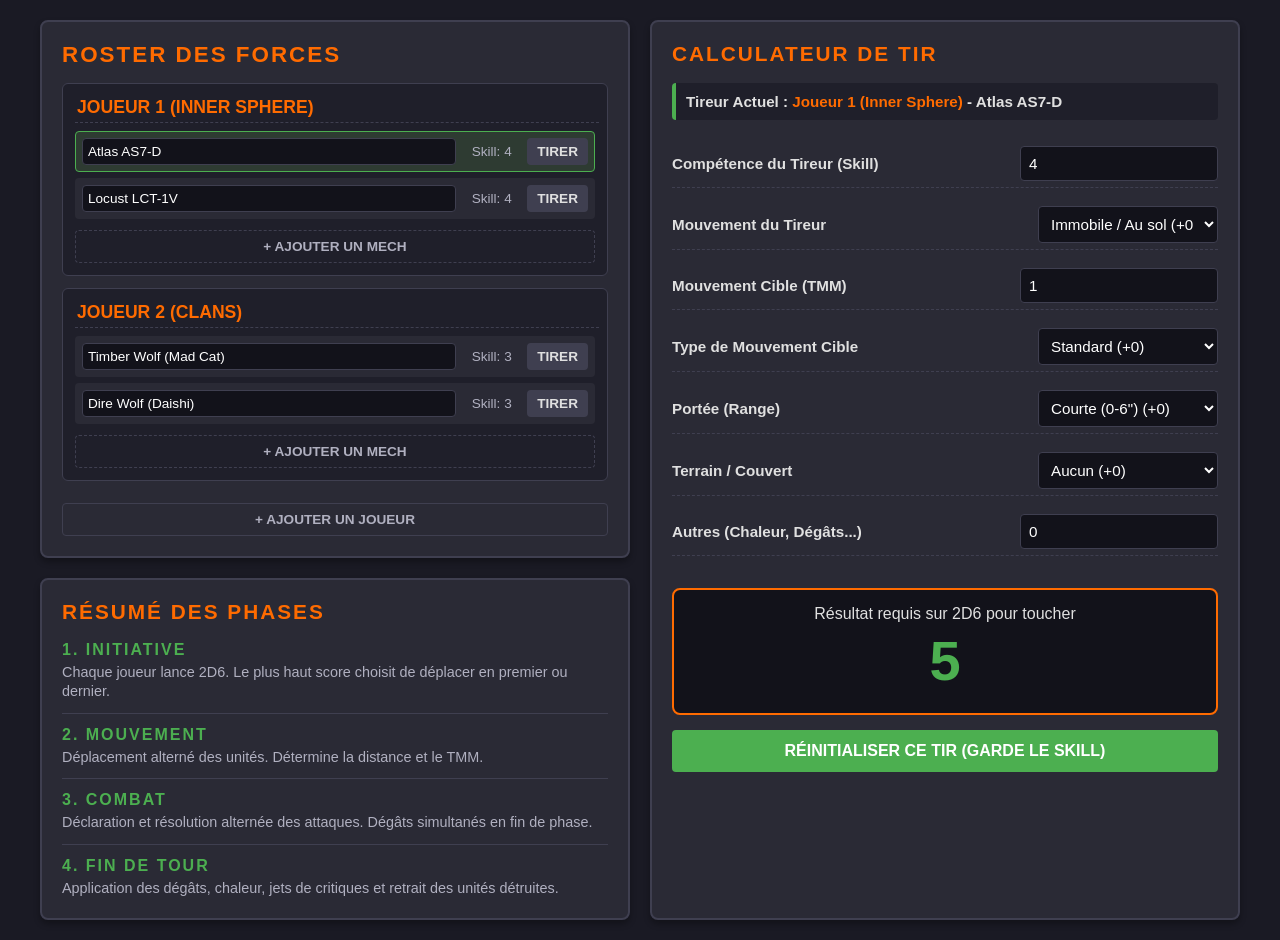
==== index.html @ 36b5d251 "Update index.html Modif de mise ne page, split des parties" ====
<!DOCTYPE html>
<html lang="fr">
<head>
    <meta charset="UTF-8">
    <meta name="viewport" content="width=device-width, initial-scale=1.0">
    <title>Alpha Strike - Assistant de Partie</title>
    <style>
        :root {
            --bg-color: #1a1a24;
            --panel-bg: #2a2a35;
            --accent-orange: #ff6b00;
            --accent-green: #4caf50;
            --text-main: #e0e0e0;
            --border-color: #3f3f50;
        }

        body {
            font-family: 'Segoe UI', Tahoma, Geneva, Verdana, sans-serif;
            background-color: var(--bg-color);
            color: var(--text-main);
            margin: 0;
            padding: 20px;
            display: flex;
            justify-content: center;
        }

        h1, h2, h3 {
            text-transform: uppercase;
            letter-spacing: 2px;
            margin-top: 0;
        }

        h1 { color: var(--accent-orange); font-size: 1.4em; }
        h2 { color: var(--accent-orange); font-size: 1.3em; }

        /* Structure globale en 2 colonnes */
        .main-layout {
            display: flex;
            gap: 20px;
            width: 100%;
            max-width: 1200px;
        }

        .column-left {
            flex: 1;
            display: flex;
            flex-direction: column;
            gap: 20px;
        }

        .column-right {
            flex: 1;
            display: flex;
            flex-direction: column;
        }

        .panel {
            background-color: var(--panel-bg);
            border: 2px solid var(--border-color);
            border-radius: 8px;
            padding: 20px;
            box-shadow: 0 4px 6px rgba(0,0,0,0.3);
        }

        /* --- Gestion des Joueurs --- */
        .player-card {
            background-color: #1f1f2a;
            border: 1px solid var(--border-color);
            border-radius: 6px;
            padding: 12px;
            margin-bottom: 12px;
        }

        .player-name-input {
            background: transparent;
            border: none;
            color: var(--accent-orange);
            font-size: 1.1em;
            font-weight: bold;
            text-transform: uppercase;
            margin-bottom: 8px;
            width: 100%;
            border-bottom: 1px dashed var(--border-color);
            padding-bottom: 4px;
        }
        
        .player-name-input:focus {
            outline: none;
            border-bottom-color: var(--accent-orange);
        }

        .mech-row {
            display: flex;
            align-items: center;
            gap: 8px;
            margin-bottom: 6px;
            padding: 6px;
            background-color: #2a2a35;
            border-radius: 4px;
            border: 1px solid transparent;
            transition: all 0.2s;
        }

        .mech-row.active-mech {
            border-color: var(--accent-green);
            background-color: #2e3b32;
        }

        .mech-name-input {
            background-color: #12121a;
            color: white;
            border: 1px solid var(--border-color);
            padding: 5px;
            border-radius: 4px;
            flex-grow: 1;
            font-size: 0.85em;
        }

        .mech-skill-display {
            font-size: 0.85em;
            color: #b0b0c0;
            width: 55px;
            text-align: center;
        }

        /* --- Boutons --- */
        button {
            background-color: var(--border-color);
            color: var(--text-main);
            border: none;
            padding: 6px 10px;
            font-size: 0.85em;
            border-radius: 4px;
            cursor: pointer;
            transition: background-color 0.2s;
            text-transform: uppercase;
            font-weight: bold;
        }

        button:hover { background-color: #4f4f60; }
        
        button.btn-select { background-color: #3f3f50; }
        button.btn-select:hover { background-color: var(--accent-green); color: white;}

        button.primary {
            background-color: var(--accent-green);
            color: white;
            width: 100%;
            margin-top: 15px;
            padding: 12px;
            font-size: 1em;
        }
        button.primary:hover { background-color: #45a049; }

        button.add-btn {
            background-color: transparent;
            border: 1px dashed var(--border-color);
            color: #b0b0c0;
            width: 100%;
            margin-top: 5px;
            padding: 8px;
        }
        button.add-btn:hover {
            border-color: var(--accent-orange);
            color: var(--accent-orange);
            background-color: rgba(255, 107, 0, 0.1);
        }

        /* --- Calculateur --- */
        .shooter-header {
            background-color: #1f1f2a;
            padding: 10px;
            border-radius: 4px;
            border-left: 4px solid var(--accent-green);
            margin-bottom: 20px;
            font-weight: bold;
            font-size: 0.95em;
        }

        .form-group {
            display: flex;
            justify-content: space-between;
            align-items: center;
            margin-bottom: 12px;
            padding: 6px 0;
            border-bottom: 1px dashed #3f3f50;
        }

        label { font-weight: bold; flex-grow: 1; font-size: 0.95em; }

        select, input[type="number"] {
            background-color: #12121a;
            color: white;
            border: 1px solid var(--border-color);
            padding: 8px;
            border-radius: 4px;
            width: 180px;
            font-size: 0.95em;
        }

        .result-box {
            background-color: #12121a;
            border: 2px solid var(--accent-orange);
            border-radius: 8px;
            padding: 15px;
            text-align: center;
            margin-top: 20px;
        }

        .result-number {
            font-size: 3.5em;
            font-weight: bold;
            color: var(--accent-orange);
            margin: 5px 0;
        }

        .warning { color: #ff5252; font-size: 0.9em; display: none; }

        /* --- Résumé --- */
        .phase-rule {
            margin-bottom: 12px;
            padding-bottom: 12px;
            border-bottom: 1px solid var(--border-color);
        }
        .phase-rule:last-child { border-bottom: none; margin-bottom: 0; padding-bottom: 0; }
        .phase-rule h3 { color: var(--accent-green); margin: 0 0 4px 0; font-size: 1em; }
        .phase-rule p { margin: 0; font-size: 0.9em; line-height: 1.3; color: #b0b0c0; }

        /* Responsive pour petits écrans */
        @media (max-width: 900px) {
            .main-layout {
                flex-direction: column;
            }
        }
    </style>
</head>
<body>

<div class="main-layout">
    
    <!-- COLONNE DE GAUCHE : Roster & Résumé -->
    <div class="column-left">
        <!-- Section Gestion des Joueurs & Mechs -->
        <div class="panel">
            <h1>Roster des Forces</h1>
            <div id="playersContainer"></div>
            <button class="add-btn" onclick="addPlayer()" style="border-style: solid; margin-top: 10px;">+ Ajouter un Joueur</button>
        </div>

        <!-- Section Résumé des Règles -->
        <div class="panel">
            <h2>Résumé des Phases</h2>
            <div class="phase-rule">
                <h3>1. Initiative</h3>
                <p>Chaque joueur lance 2D6. Le plus haut score choisit de déplacer en premier ou dernier.</p>
            </div>
            <div class="phase-rule">
                <h3>2. Mouvement</h3>
                <p>Déplacement alterné des unités. Détermine la distance et le TMM.</p>
            </div>
            <div class="phase-rule">
                <h3>3. Combat</h3>
                <p>Déclaration et résolution alternée des attaques. Dégâts simultanés en fin de phase.</p>
            </div>
            <div class="phase-rule">
                <h3>4. Fin de Tour</h3>
                <p>Application des dégâts, chaleur, jets de critiques et retrait des unités détruites.</p>
            </div>
        </div>
    </div>

    <!-- COLONNE DE DROITE : Calculateur de Tir -->
    <div class="column-right">
        <div class="panel" style="height: 100%; display: flex; flex-direction: column; box-sizing: border-box;">
            <h2>Calculateur de Tir</h2>
            
            <div class="shooter-header" id="currentShooterDisplay">
                Veuillez sélectionner un Mech.
            </div>
            
            <div class="form-group">
                <label for="skill">Compétence du Tireur (Skill)</label>
                <input type="number" id="skill" value="4" min="0" max="8" onchange="calculate()">
            </div>

            <div class="form-group">
                <label for="attackerMove">Mouvement du Tireur</label>
                <select id="attackerMove" onchange="calculate()">
                    <option value="0">Immobile / Au sol (+0)</option>
                    <option value="2">Saut (Jumping) (+2)</option>
                </select>
            </div>

            <div class="form-group">
                <label for="targetTMM">Mouvement Cible (TMM)</label>
                <input type="number" id="targetTMM" value="1" min="0" max="6" onchange="calculate()">
            </div>

            <div class="form-group">
                <label for="targetMoveType">Type de Mouvement Cible</label>
                <select id="targetMoveType" onchange="calculate()">
                    <option value="0">Standard (+0)</option>
                    <option value="1">Cible a sauté (+1)</option>
                    <option value="-2">Cible immobile (-2)</option>
                </select>
            </div>

            <div class="form-group">
                <label for="range">Portée (Range)</label>
                <select id="range" onchange="calculate()">
                    <option value="0">Courte (0-6") (+0)</option>
                    <option value="2">Moyenne (6-24") (+2)</option>
                    <option value="4">Longue (24-42") (+4)</option>
                    <option value="6">Extrême (>42") (+6)</option>
                </select>
            </div>

            <div class="form-group">
                <label for="terrain">Terrain / Couvert</label>
                <select id="terrain" onchange="calculate()">
                    <option value="0">Aucun (+0)</option>
                    <option value="1">Bois clairs / Partiel (+1)</option>
                    <option value="2">Bois denses (+2)</option>
                </select>
            </div>

            <div class="form-group">
                <label for="misc">Autres (Chaleur, Dégâts...)</label>
                <input type="number" id="misc" value="0" onchange="calculate()">
            </div>

            <div class="result-box">
                <div>Résultat requis sur 2D6 pour toucher</div>
                <div class="result-number" id="finalResult">7</div>
                <div class="warning" id="warningText">Tir Impossible ! (13+)</div>
            </div>

            <button class="primary" onclick="resetCalculator()">Réinitialiser ce tir (Garde le Skill)</button>
        </div>
    </div>

</div>

<script>
    let nextPlayerId = 3;
    let nextMechId = 5;
    
    let players = [
        { 
            id: 1, 
            name: "Joueur 1 (Inner Sphere)", 
            mechs: [
                { id: 1, name: "Atlas AS7-D", skill: 4 },
                { id: 2, name: "Locust LCT-1V", skill: 4 }
            ] 
        },
        { 
            id: 2, 
            name: "Joueur 2 (Clans)", 
            mechs: [
                { id: 3, name: "Timber Wolf (Mad Cat)", skill: 3 },
                { id: 4, name: "Dire Wolf (Daishi)", skill: 3 }
            ] 
        }
    ];

    let currentMechId = 1;

    function renderPlayers() {
        const container = document.getElementById('playersContainer');
        container.innerHTML = '';

        players.forEach(player => {
            const pDiv = document.createElement('div');
            pDiv.className = 'player-card';

            const mechsHtml = player.mechs.map(mech => `
                <div class="mech-row ${mech.id === currentMechId ? 'active-mech' : ''}">
                    <input type="text" class="mech-name-input" value="${mech.name}" 
                           onchange="updateMechName(${player.id}, ${mech.id}, this.value)" placeholder="Nom du Mech">
                    <span class="mech-skill-display" id="display-skill-${mech.id}">Skill: ${mech.skill}</span>
                    <button class="btn-select" onclick="selectMech(${mech.id})">Tirer</button>
                </div>
            `).join('');

            pDiv.innerHTML = `
                <input type="text" class="player-name-input" value="${player.name}" 
                       onchange="updatePlayerName(${player.id}, this.value)" placeholder="Nom du Joueur">
                <div class="mech-list">
                    ${mechsHtml}
                </div>
                <button class="add-btn" onclick="addMech(${player.id})">+ Ajouter un Mech</button>
            `;
            container.appendChild(pDiv);
        });

        updateCalculatorHeader();
    }

    function updatePlayerName(playerId, newName) {
        const player = players.find(p => p.id === playerId);
        if (player) player.name = newName;
        updateCalculatorHeader();
    }

    function updateMechName(playerId, mechId, newName) {
        const player = players.find(p => p.id === playerId);
        const mech = player.mechs.find(m => m.id === mechId);
        if (mech) mech.name = newName;
        updateCalculatorHeader();
    }

    function addPlayer() {
        players.push({
            id: nextPlayerId++,
            name: `Nouveau Joueur`,
            mechs: [{ id: nextMechId++, name: "Nouveau Mech", skill: 4 }]
        });
        renderPlayers();
    }

    function addMech(playerId) {
        const player = players.find(p => p.id === playerId);
        if (player) {
            player.mechs.push({ id: nextMechId++, name: "Nouveau Mech", skill: 4 });
            renderPlayers();
        }
    }

    function findMechData(mechId) {
        for (let p of players) {
            let m = p.mechs.find(mech => mech.id === mechId);
            if (m) return { player: p, mech: m };
        }
        return null;
    }

    function selectMech(mechId) {
        currentMechId = mechId;
        renderPlayers();
        
        const data = findMechData(mechId);
        if (data) {
            document.getElementById('skill').value = data.mech.skill;
            calculate();
        }
    }

    function updateCalculatorHeader() {
        const data = findMechData(currentMechId);
        const header = document.getElementById('currentShooterDisplay');
        if (data) {
            header.innerHTML = `Tireur Actuel : <span style="color: var(--accent-orange)">${data.player.name}</span> - ${data.mech.name}`;
        }
    }

    function calculate() {
        const skill = parseInt(document.getElementById('skill').value) || 0;
        const attackerMove = parseInt(document.getElementById('attackerMove').value) || 0;
        const targetTMM = parseInt(document.getElementById('targetTMM').value) || 0;
        const targetMoveType = parseInt(document.getElementById('targetMoveType').value) || 0;
        const range = parseInt(document.getElementById('range').value) || 0;
        const terrain = parseInt(document.getElementById('terrain').value) || 0;
        const misc = parseInt(document.getElementById('misc').value) || 0;

        const data = findMechData(currentMechId);
        if (data && data.mech.skill !== skill) {
            data.mech.skill = skill;
            const skillDisplay = document.getElementById(`display-skill-${currentMechId}`);
            if (skillDisplay) skillDisplay.innerText = `Skill: ${skill}`;
        }

        const toHit = skill + attackerMove + targetTMM + targetMoveType + range + terrain + misc;

        const resultElement = document.getElementById('finalResult');
        const warningElement = document.getElementById('warningText');
        resultElement.innerText = toHit;

        if (toHit > 12) {
            resultElement.style.color = '#ff5252'; 
            warningElement.style.display = 'block';
        } else if (toHit >= 10) {
            resultElement.style.color = '#ffa726'; 
            warningElement.style.display = 'none';
        } else {
            resultElement.style.color = 'var(--accent-green)';
            warningElement.style.display = 'none';
        }
    }

    function resetCalculator() {
        document.getElementById('attackerMove').value = 0;
        document.getElementById('targetTMM').value = 1;
        document.getElementById('targetMoveType').value = 0;
        document.getElementById('range').value = 0;
        document.getElementById('terrain').value = 0;
        document.getElementById('misc').value = 0;
        calculate();
    }

    window.onload = function() {
        renderPlayers();
        selectMech(1);
    };
</script>

</body>
</html>
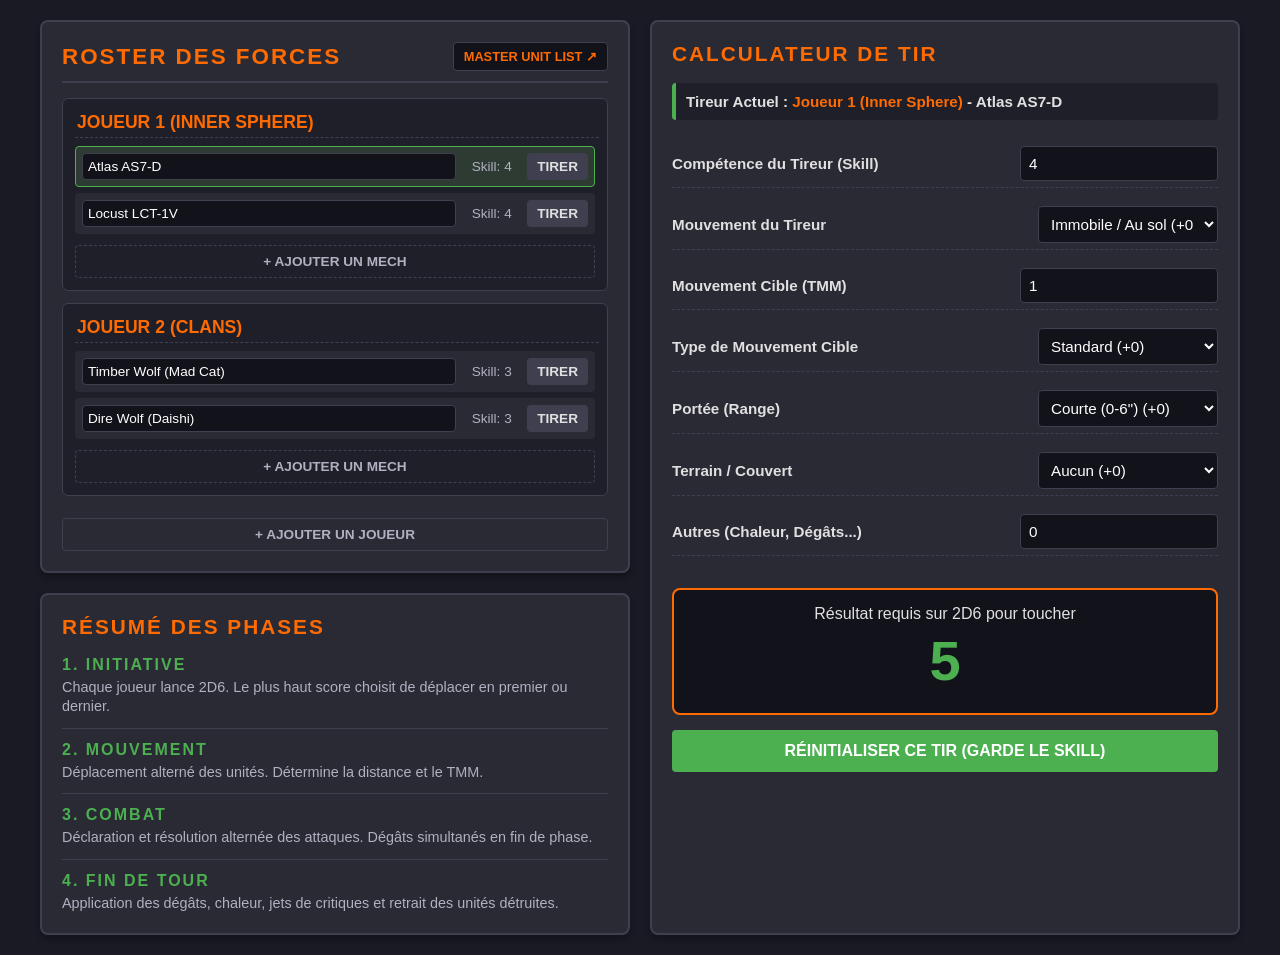
==== commit e330a3c5: "Update index.html Ajout lien site catalyst" ====
--- a/index.html
+++ b/index.html
@@ -62,6 +62,39 @@
             box-shadow: 0 4px 6px rgba(0,0,0,0.3);
         }
 
+        /* --- En-tête Roster & Lien MUL --- */
+        .roster-header {
+            display: flex;
+            justify-content: space-between;
+            align-items: center;
+            margin-bottom: 15px;
+            border-bottom: 2px solid var(--border-color);
+            padding-bottom: 10px;
+        }
+
+        .roster-header h1 {
+            margin: 0;
+        }
+
+        .mul-link {
+            color: var(--accent-orange);
+            background-color: #12121a;
+            border: 1px solid var(--border-color);
+            padding: 6px 10px;
+            border-radius: 4px;
+            font-size: 0.8em;
+            text-decoration: none;
+            text-transform: uppercase;
+            font-weight: bold;
+            transition: all 0.2s;
+        }
+
+        .mul-link:hover {
+            background-color: var(--accent-orange);
+            color: white;
+            border-color: var(--accent-orange);
+        }
+
         /* --- Gestion des Joueurs --- */
         .player-card {
             background-color: #1f1f2a;
@@ -242,7 +275,10 @@
     <div class="column-left">
         <!-- Section Gestion des Joueurs & Mechs -->
         <div class="panel">
-            <h1>Roster des Forces</h1>
+            <div class="roster-header">
+                <h1>Roster des Forces</h1>
+                <a href="http://masterunitlist.info/Force/Build" target="_blank" class="mul-link">Master Unit List ↗</a>
+            </div>
             <div id="playersContainer"></div>
             <button class="add-btn" onclick="addPlayer()" style="border-style: solid; margin-top: 10px;">+ Ajouter un Joueur</button>
         </div>
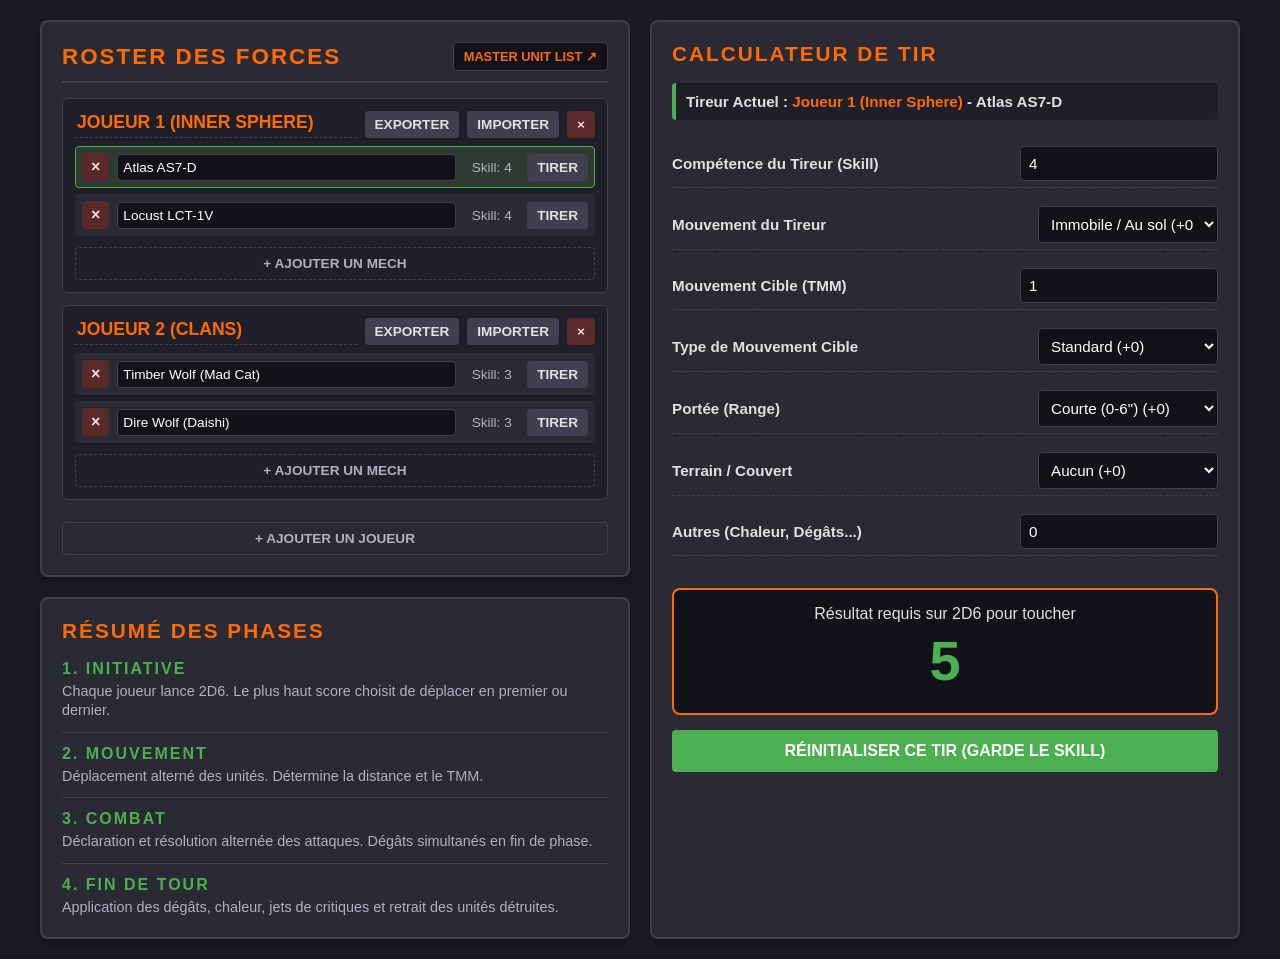
==== commit 824a50b1: "Ajout import/export joueur et suppression mech et joueur" ====
--- a/index.html
+++ b/index.html
@@ -104,6 +104,19 @@
             margin-bottom: 12px;
         }
 
+        .player-header {
+            display: flex;
+            align-items: center;
+            gap: 8px;
+            margin-bottom: 8px;
+        }
+
+        .player-actions {
+            display: flex;
+            gap: 8px;
+            flex-shrink: 0;
+        }
+
         .player-name-input {
             background: transparent;
             border: none;
@@ -111,8 +124,10 @@
             font-size: 1.1em;
             font-weight: bold;
             text-transform: uppercase;
-            margin-bottom: 8px;
-            width: 100%;
+            margin-bottom: 0;
+            width: auto;
+            min-width: 0;
+            flex: 1;
             border-bottom: 1px dashed var(--border-color);
             padding-bottom: 4px;
         }
@@ -175,6 +190,18 @@
         button.btn-select { background-color: #3f3f50; }
         button.btn-select:hover { background-color: var(--accent-green); color: white;}
 
+        button.btn-remove {
+            background-color: #5a2929;
+            color: #ffdada;
+        }
+        button.btn-remove:hover { background-color: #a83232; }
+
+        button.btn-remove-mech {
+            flex-shrink: 0;
+            padding: 5px 9px;
+            font-size: 1em;
+        }
+
         button.primary {
             background-color: var(--accent-green);
             color: white;
@@ -265,6 +292,17 @@
                 flex-direction: column;
             }
         }
+
+        @media (max-width: 520px) {
+            .player-header {
+                align-items: stretch;
+                flex-direction: column;
+            }
+
+            .player-actions {
+                flex-wrap: wrap;
+            }
+        }
     </style>
 </head>
 <body>
@@ -277,9 +315,10 @@
         <div class="panel">
             <div class="roster-header">
                 <h1>Roster des Forces</h1>
-                <a href="http://masterunitlist.info/Force/Build" target="_blank" class="mul-link">Master Unit List ↗</a>
+                <a href="https://masterunitlist.battletech.com/force" target="_blank" class="mul-link">Master Unit List ↗</a>
             </div>
             <div id="playersContainer"></div>
+            <input type="file" id="importRosterFile" accept="application/json,.json" hidden onchange="importPlayerFromFile(this.files[0]); this.value = '';">
             <button class="add-btn" onclick="addPlayer()" style="border-style: solid; margin-top: 10px;">+ Ajouter un Joueur</button>
         </div>
 
@@ -412,7 +451,8 @@
 
             const mechsHtml = player.mechs.map(mech => `
                 <div class="mech-row ${mech.id === currentMechId ? 'active-mech' : ''}">
-                    <input type="text" class="mech-name-input" value="${mech.name}" 
+                    <button class="btn-remove btn-remove-mech" onclick="removeMech(${player.id}, ${mech.id})" aria-label="Retirer ${escapeHtml(mech.name)}" title="Retirer ce mech">&times;</button>
+                    <input type="text" class="mech-name-input" value="${escapeHtml(mech.name)}"
                            onchange="updateMechName(${player.id}, ${mech.id}, this.value)" placeholder="Nom du Mech">
                     <span class="mech-skill-display" id="display-skill-${mech.id}">Skill: ${mech.skill}</span>
                     <button class="btn-select" onclick="selectMech(${mech.id})">Tirer</button>
@@ -420,8 +460,15 @@
             `).join('');
 
             pDiv.innerHTML = `
-                <input type="text" class="player-name-input" value="${player.name}" 
-                       onchange="updatePlayerName(${player.id}, this.value)" placeholder="Nom du Joueur">
+                <div class="player-header">
+                    <input type="text" class="player-name-input" value="${escapeHtml(player.name)}"
+                           onchange="updatePlayerName(${player.id}, this.value)" placeholder="Nom du Joueur">
+                    <div class="player-actions">
+                        <button onclick="exportPlayer(${player.id})">Exporter</button>
+                        <button onclick="document.getElementById('importRosterFile').click()">Importer</button>
+                        <button class="btn-remove" onclick="removePlayer(${player.id})" aria-label="Supprimer ${escapeHtml(player.name)}" title="Supprimer le joueur">&times;</button>
+                    </div>
+                </div>
                 <div class="mech-list">
                     ${mechsHtml}
                 </div>
@@ -433,6 +480,16 @@
         updateCalculatorHeader();
     }
 
+    function escapeHtml(value) {
+        return String(value).replace(/[&<>"']/g, character => ({
+            '&': '&amp;',
+            '<': '&lt;',
+            '>': '&gt;',
+            '"': '&quot;',
+            "'": '&#39;'
+        })[character]);
+    }
+
     function updatePlayerName(playerId, newName) {
         const player = players.find(p => p.id === playerId);
         if (player) player.name = newName;
@@ -455,12 +512,124 @@
         renderPlayers();
     }
 
+    function removePlayer(playerId) {
+        const playerIndex = players.findIndex(player => player.id === playerId);
+        if (playerIndex === -1) return;
+
+        const removedSelectedMech = players[playerIndex].mechs.some(mech => mech.id === currentMechId);
+        players.splice(playerIndex, 1);
+
+        if (removedSelectedMech) {
+            currentMechId = players.flatMap(player => player.mechs)[0]?.id ?? null;
+        }
+
+        renderPlayers();
+
+        const selectedMech = findMechData(currentMechId);
+        if (selectedMech) {
+            document.getElementById('skill').value = selectedMech.mech.skill;
+        } else if (currentMechId === null) {
+            document.getElementById('skill').value = 4;
+        }
+        calculate();
+    }
+
     function addMech(playerId) {
         const player = players.find(p => p.id === playerId);
         if (player) {
             player.mechs.push({ id: nextMechId++, name: "Nouveau Mech", skill: 4 });
             renderPlayers();
         }
+    }
+
+    function exportPlayer(playerId) {
+        const player = players.find(p => p.id === playerId);
+        if (!player) return;
+
+        const roster = {
+            name: player.name,
+            mechs: player.mechs.map(mech => ({ name: mech.name, skill: mech.skill }))
+        };
+        const file = new Blob([JSON.stringify(roster, null, 2)], { type: 'application/json' });
+        const url = URL.createObjectURL(file);
+        const link = document.createElement('a');
+        const filename = player.name.trim().replace(/[<>:"/\\|?*\x00-\x1F]/g, '_') || 'joueur';
+        link.href = url;
+        link.download = `${filename}.json`;
+        link.click();
+        setTimeout(() => URL.revokeObjectURL(url), 0);
+    }
+
+    async function importPlayerFromFile(file) {
+        if (!file) return;
+
+        let contents;
+        try {
+            contents = await file.text();
+        } catch {
+            alert('Impossible de lire le fichier sélectionné.');
+            return;
+        }
+
+        let roster;
+        try {
+            roster = JSON.parse(contents);
+        } catch {
+            alert('Le fichier sélectionné ne contient pas un JSON valide.');
+            return;
+        }
+
+        if (
+            !roster ||
+            typeof roster !== 'object' ||
+            Array.isArray(roster) ||
+            typeof roster.name !== 'string' ||
+            !Array.isArray(roster.mechs) ||
+            !roster.mechs.every(mech =>
+                mech &&
+                typeof mech === 'object' &&
+                typeof mech.name === 'string' &&
+                typeof mech.skill === 'number' &&
+                Number.isFinite(mech.skill)
+            )
+        ) {
+            alert('Le fichier doit contenir un joueur avec un nom et une liste de mechs valides.');
+            return;
+        }
+
+        players.push({
+            id: nextPlayerId++,
+            name: roster.name,
+            mechs: roster.mechs.map(mech => ({
+                id: nextMechId++,
+                name: mech.name,
+                skill: mech.skill
+            }))
+        });
+        renderPlayers();
+    }
+
+    function removeMech(playerId, mechId) {
+        const player = players.find(p => p.id === playerId);
+        if (!player) return;
+
+        const mechIndex = player.mechs.findIndex(mech => mech.id === mechId);
+        if (mechIndex === -1) return;
+
+        const removedSelectedMech = currentMechId === mechId;
+        player.mechs.splice(mechIndex, 1);
+
+        if (removedSelectedMech) {
+            currentMechId = players.flatMap(rosterPlayer => rosterPlayer.mechs)[0]?.id ?? null;
+        }
+
+        renderPlayers();
+
+        const selectedMech = findMechData(currentMechId);
+        if (selectedMech) {
+            document.getElementById('skill').value = selectedMech.mech.skill;
+        }
+        calculate();
     }
 
     function findMechData(mechId) {
@@ -486,7 +655,14 @@
         const data = findMechData(currentMechId);
         const header = document.getElementById('currentShooterDisplay');
         if (data) {
-            header.innerHTML = `Tireur Actuel : <span style="color: var(--accent-orange)">${data.player.name}</span> - ${data.mech.name}`;
+            header.textContent = 'Tireur Actuel : ';
+            const playerName = document.createElement('span');
+            playerName.style.color = 'var(--accent-orange)';
+            playerName.textContent = data.player.name;
+            header.appendChild(playerName);
+            header.appendChild(document.createTextNode(` - ${data.mech.name}`));
+        } else {
+            header.textContent = 'Veuillez sélectionner un Mech.';
         }
     }
 
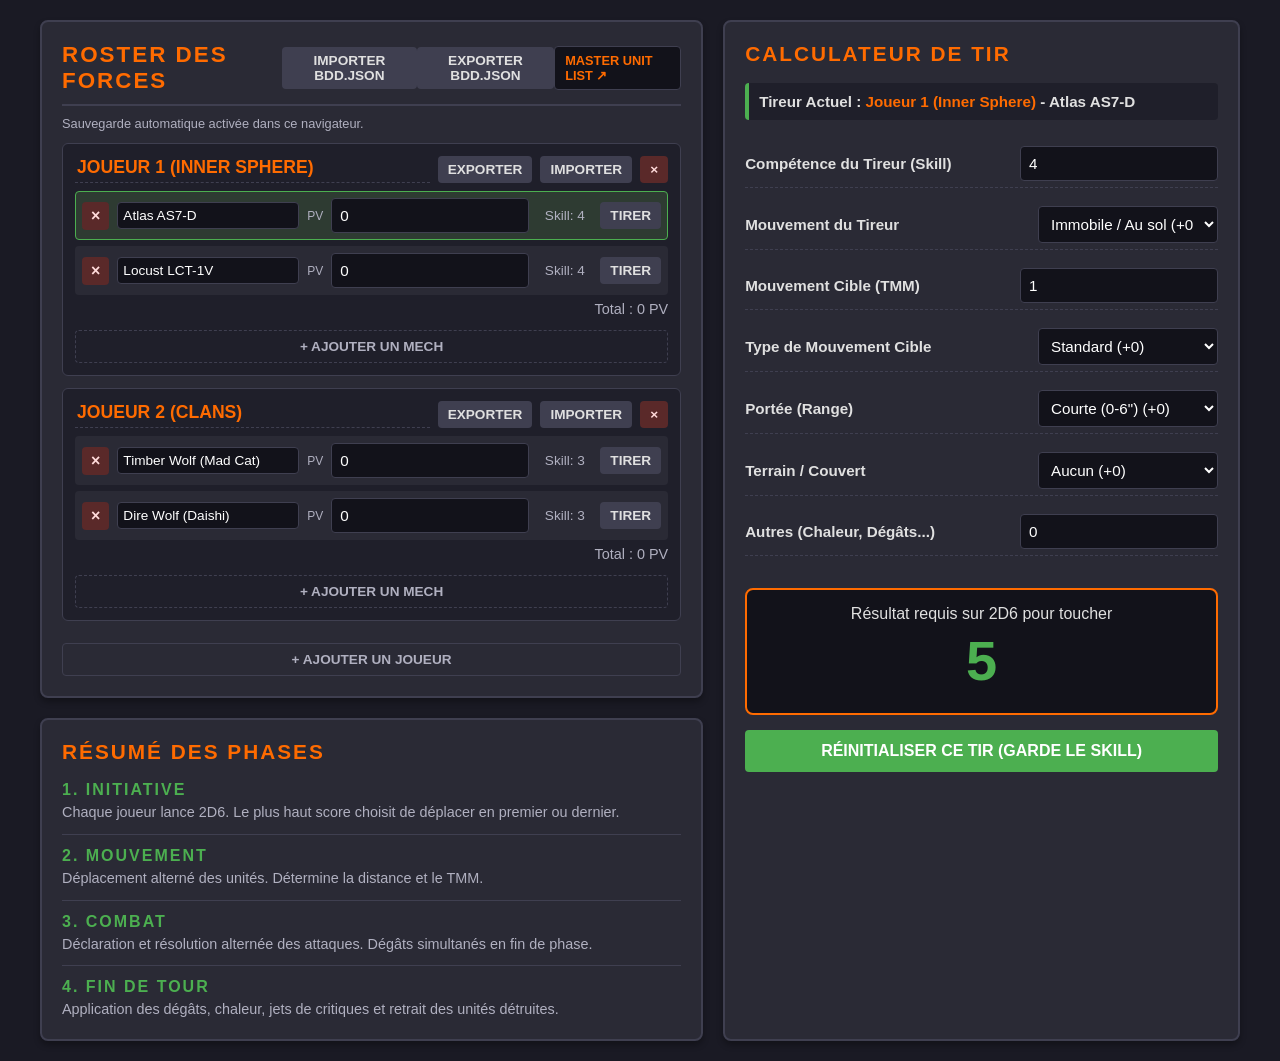
==== commit 75a79ab6: "Ajout du calcul des PV" ====
--- a/index.html
+++ b/index.html
@@ -76,6 +76,16 @@
             margin: 0;
         }
 
+        .roster-storage-status {
+            margin: -5px 0 12px;
+            color: #b0b0c0;
+            font-size: 0.8em;
+        }
+
+        .roster-storage-status.error {
+            color: #ff8a80;
+        }
+
         .mul-link {
             color: var(--accent-orange);
             background-color: #12121a;
@@ -164,11 +174,29 @@
             font-size: 0.85em;
         }
 
+        .mech-pv-input {
+            width: 58px;
+            padding: 5px;
+            font-size: 0.85em;
+        }
+
+        .mech-pv-label {
+            color: #b0b0c0;
+            font-size: 0.75em;
+        }
+
         .mech-skill-display {
             font-size: 0.85em;
             color: #b0b0c0;
             width: 55px;
             text-align: center;
+        }
+
+        .roster-pv-total {
+            margin: 4px 0 8px;
+            color: #b0b0c0;
+            font-size: 0.9em;
+            text-align: right;
         }
 
         /* --- Boutons --- */
@@ -315,9 +343,13 @@
         <div class="panel">
             <div class="roster-header">
                 <h1>Roster des Forces</h1>
+                <button onclick="document.getElementById('importDatabaseFile').click()">Importer bdd.json</button>
+                <button onclick="exportRosterDatabase()">Exporter bdd.json</button>
                 <a href="https://masterunitlist.battletech.com/force" target="_blank" class="mul-link">Master Unit List ↗</a>
             </div>
+            <div class="roster-storage-status" id="rosterStorageStatus" role="status" aria-live="polite"></div>
             <div id="playersContainer"></div>
+            <input type="file" id="importDatabaseFile" accept="application/json,.json" hidden onchange="importRosterDatabase(this.files[0]); this.value = '';">
             <input type="file" id="importRosterFile" accept="application/json,.json" hidden onchange="importPlayerFromFile(this.files[0]); this.value = '';">
             <button class="add-btn" onclick="addPlayer()" style="border-style: solid; margin-top: 10px;">+ Ajouter un Joueur</button>
         </div>
@@ -417,6 +449,8 @@
 </div>
 
 <script>
+    // Données du roster : joueurs, mechs et sélection courante.
+    const ROSTER_STORAGE_KEY = 'alphastrike-roster';
     let nextPlayerId = 3;
     let nextMechId = 5;
     
@@ -425,22 +459,116 @@
             id: 1, 
             name: "Joueur 1 (Inner Sphere)", 
             mechs: [
-                { id: 1, name: "Atlas AS7-D", skill: 4 },
-                { id: 2, name: "Locust LCT-1V", skill: 4 }
+                { id: 1, name: "Atlas AS7-D", skill: 4, pv: 0 },
+                { id: 2, name: "Locust LCT-1V", skill: 4, pv: 0 }
             ] 
         },
         { 
             id: 2, 
             name: "Joueur 2 (Clans)", 
             mechs: [
-                { id: 3, name: "Timber Wolf (Mad Cat)", skill: 3 },
-                { id: 4, name: "Dire Wolf (Daishi)", skill: 3 }
+                { id: 3, name: "Timber Wolf (Mad Cat)", skill: 3, pv: 0 },
+                { id: 4, name: "Dire Wolf (Daishi)", skill: 3, pv: 0 }
             ] 
         }
     ];
 
     let currentMechId = 1;
 
+    // Persistance et validation du roster complet.
+    function setRosterStorageStatus(message, isError = false) {
+        const status = document.getElementById('rosterStorageStatus');
+        status.textContent = message;
+        status.classList.toggle('error', isError);
+    }
+
+    function isValidStoredRoster(data) {
+        if (!data || typeof data !== 'object' || !Array.isArray(data.players)) return false;
+
+        const playerIds = new Set();
+        const mechIds = new Set();
+        for (const player of data.players) {
+            if (
+                !player ||
+                !Number.isSafeInteger(player.id) ||
+                player.id < 1 ||
+                playerIds.has(player.id) ||
+                typeof player.name !== 'string' ||
+                !Array.isArray(player.mechs)
+            ) return false;
+
+            playerIds.add(player.id);
+            for (const mech of player.mechs) {
+                if (
+                    !mech ||
+                    !Number.isSafeInteger(mech.id) ||
+                    mech.id < 1 ||
+                    mechIds.has(mech.id) ||
+                    typeof mech.name !== 'string' ||
+                    typeof mech.skill !== 'number' ||
+                    !Number.isFinite(mech.skill) ||
+                    (mech.pv !== undefined && (typeof mech.pv !== 'number' || !Number.isFinite(mech.pv) || mech.pv < 0))
+                ) return false;
+
+                mechIds.add(mech.id);
+            }
+        }
+
+        return data.currentMechId === null ||
+            (Number.isSafeInteger(data.currentMechId) && mechIds.has(data.currentMechId));
+    }
+
+    function applyStoredRoster(data) {
+        players = data.players;
+        players.forEach(player => player.mechs.forEach(mech => {
+            mech.pv ??= 0;
+        }));
+        nextPlayerId = Math.max(0, ...players.map(player => player.id)) + 1;
+        nextMechId = Math.max(0, ...players.flatMap(player => player.mechs.map(mech => mech.id))) + 1;
+        currentMechId = data.currentMechId ?? players.flatMap(player => player.mechs)[0]?.id ?? null;
+    }
+
+    function loadRoster() {
+        let savedRoster;
+        try {
+            savedRoster = localStorage.getItem(ROSTER_STORAGE_KEY);
+        } catch {
+            setRosterStorageStatus('Impossible de lire le stockage du navigateur.', true);
+            return;
+        }
+
+        if (savedRoster === null) {
+            setRosterStorageStatus('Sauvegarde automatique activée dans ce navigateur.');
+            return;
+        }
+
+        let data;
+        try {
+            data = JSON.parse(savedRoster);
+        } catch {
+            setRosterStorageStatus('Les données enregistrées sont illisibles. Le roster initial est chargé.', true);
+            return;
+        }
+
+        if (!isValidStoredRoster(data)) {
+            setRosterStorageStatus('Les données enregistrées sont invalides. Le roster initial est chargé.', true);
+            return;
+        }
+
+        applyStoredRoster(data);
+        setRosterStorageStatus('Roster chargé depuis le stockage du navigateur.');
+    }
+
+    function saveRoster() {
+        try {
+            localStorage.setItem(ROSTER_STORAGE_KEY, JSON.stringify({ players, currentMechId }));
+            setRosterStorageStatus('Modifications enregistrées dans ce navigateur.');
+        } catch {
+            setRosterStorageStatus('Erreur : impossible d’enregistrer le roster dans ce navigateur.', true);
+        }
+    }
+
+    // Affichage et gestion des joueurs et de leurs mechs.
     function renderPlayers() {
         const container = document.getElementById('playersContainer');
         container.innerHTML = '';
@@ -454,6 +582,9 @@
                     <button class="btn-remove btn-remove-mech" onclick="removeMech(${player.id}, ${mech.id})" aria-label="Retirer ${escapeHtml(mech.name)}" title="Retirer ce mech">&times;</button>
                     <input type="text" class="mech-name-input" value="${escapeHtml(mech.name)}"
                            onchange="updateMechName(${player.id}, ${mech.id}, this.value)" placeholder="Nom du Mech">
+                    <span class="mech-pv-label">PV</span>
+                    <input type="number" class="mech-pv-input" value="${mech.pv ?? 0}" min="0" step="1"
+                           onchange="updateMechPV(${player.id}, ${mech.id}, this.value)" aria-label="PV de ${escapeHtml(mech.name)}" title="Points de valeur">
                     <span class="mech-skill-display" id="display-skill-${mech.id}">Skill: ${mech.skill}</span>
                     <button class="btn-select" onclick="selectMech(${mech.id})">Tirer</button>
                 </div>
@@ -472,6 +603,7 @@
                 <div class="mech-list">
                     ${mechsHtml}
                 </div>
+                <div class="roster-pv-total" id="player-pv-total-${player.id}">Total : ${player.mechs.reduce((total, mech) => total + (mech.pv ?? 0), 0)} PV</div>
                 <button class="add-btn" onclick="addMech(${player.id})">+ Ajouter un Mech</button>
             `;
             container.appendChild(pDiv);
@@ -490,10 +622,12 @@
         })[character]);
     }
 
+    // Edition, ajout et suppression des joueurs et mechs.
     function updatePlayerName(playerId, newName) {
         const player = players.find(p => p.id === playerId);
         if (player) player.name = newName;
         updateCalculatorHeader();
+        saveRoster();
     }
 
     function updateMechName(playerId, mechId, newName) {
@@ -501,15 +635,31 @@
         const mech = player.mechs.find(m => m.id === mechId);
         if (mech) mech.name = newName;
         updateCalculatorHeader();
+        saveRoster();
+    }
+
+    function updateMechPV(playerId, mechId, newPV) {
+        const player = players.find(p => p.id === playerId);
+        const mech = player?.mechs.find(m => m.id === mechId);
+        if (!mech) return;
+
+        const pv = Number(newPV);
+        if (!Number.isFinite(pv) || pv < 0) return;
+
+        mech.pv = pv;
+        const total = player.mechs.reduce((sum, rosterMech) => sum + (rosterMech.pv ?? 0), 0);
+        document.getElementById(`player-pv-total-${playerId}`).textContent = `Total : ${total} PV`;
+        saveRoster();
     }
 
     function addPlayer() {
         players.push({
             id: nextPlayerId++,
             name: `Nouveau Joueur`,
-            mechs: [{ id: nextMechId++, name: "Nouveau Mech", skill: 4 }]
+            mechs: [{ id: nextMechId++, name: "Nouveau Mech", skill: 4, pv: 0 }]
         });
         renderPlayers();
+        saveRoster();
     }
 
     function removePlayer(playerId) {
@@ -532,23 +682,26 @@
             document.getElementById('skill').value = 4;
         }
         calculate();
+        saveRoster();
     }
 
     function addMech(playerId) {
         const player = players.find(p => p.id === playerId);
         if (player) {
-            player.mechs.push({ id: nextMechId++, name: "Nouveau Mech", skill: 4 });
+            player.mechs.push({ id: nextMechId++, name: "Nouveau Mech", skill: 4, pv: 0 });
             renderPlayers();
-        }
-    }
-
+            saveRoster();
+        }
+    }
+
+    // Export JSON d'un joueur.
     function exportPlayer(playerId) {
         const player = players.find(p => p.id === playerId);
         if (!player) return;
 
         const roster = {
             name: player.name,
-            mechs: player.mechs.map(mech => ({ name: mech.name, skill: mech.skill }))
+            mechs: player.mechs.map(mech => ({ name: mech.name, skill: mech.skill, pv: mech.pv ?? 0 }))
         };
         const file = new Blob([JSON.stringify(roster, null, 2)], { type: 'application/json' });
         const url = URL.createObjectURL(file);
@@ -560,6 +713,50 @@
         setTimeout(() => URL.revokeObjectURL(url), 0);
     }
 
+    // Import et export de la sauvegarde complete du roster.
+    function exportRosterDatabase() {
+        const file = new Blob([JSON.stringify({ players, currentMechId }, null, 2)], { type: 'application/json' });
+        const url = URL.createObjectURL(file);
+        const link = document.createElement('a');
+        link.href = url;
+        link.download = 'bdd.json';
+        link.click();
+        setTimeout(() => URL.revokeObjectURL(url), 0);
+    }
+
+    async function importRosterDatabase(file) {
+        if (!file) return;
+
+        let contents;
+        try {
+            contents = await file.text();
+        } catch {
+            alert('Impossible de lire le fichier sélectionné.');
+            return;
+        }
+
+        let data;
+        try {
+            data = JSON.parse(contents);
+        } catch {
+            alert('Le fichier sélectionné ne contient pas un JSON valide.');
+            return;
+        }
+
+        if (!isValidStoredRoster(data)) {
+            alert('Le fichier ne contient pas une sauvegarde bdd.json valide.');
+            return;
+        }
+
+        applyStoredRoster(data);
+        renderPlayers();
+        const selectedMech = findMechData(currentMechId);
+        document.getElementById('skill').value = selectedMech ? selectedMech.mech.skill : 4;
+        calculate();
+        saveRoster();
+    }
+
+    // Import JSON d'un joueur.
     async function importPlayerFromFile(file) {
         if (!file) return;
 
@@ -590,7 +787,8 @@
                 typeof mech === 'object' &&
                 typeof mech.name === 'string' &&
                 typeof mech.skill === 'number' &&
-                Number.isFinite(mech.skill)
+                Number.isFinite(mech.skill) &&
+                (mech.pv === undefined || (typeof mech.pv === 'number' && Number.isFinite(mech.pv) && mech.pv >= 0))
             )
         ) {
             alert('Le fichier doit contenir un joueur avec un nom et une liste de mechs valides.');
@@ -603,12 +801,15 @@
             mechs: roster.mechs.map(mech => ({
                 id: nextMechId++,
                 name: mech.name,
-                skill: mech.skill
+                skill: mech.skill,
+                pv: mech.pv ?? 0
             }))
         });
         renderPlayers();
-    }
-
+        saveRoster();
+    }
+
+    // Gestion des mechs et selection du tireur.
     function removeMech(playerId, mechId) {
         const player = players.find(p => p.id === playerId);
         if (!player) return;
@@ -630,6 +831,7 @@
             document.getElementById('skill').value = selectedMech.mech.skill;
         }
         calculate();
+        saveRoster();
     }
 
     function findMechData(mechId) {
@@ -649,6 +851,7 @@
             document.getElementById('skill').value = data.mech.skill;
             calculate();
         }
+        saveRoster();
     }
 
     function updateCalculatorHeader() {
@@ -666,6 +869,7 @@
         }
     }
 
+    // Calculateur de tir.
     function calculate() {
         const skill = parseInt(document.getElementById('skill').value) || 0;
         const attackerMove = parseInt(document.getElementById('attackerMove').value) || 0;
@@ -680,6 +884,7 @@
             data.mech.skill = skill;
             const skillDisplay = document.getElementById(`display-skill-${currentMechId}`);
             if (skillDisplay) skillDisplay.innerText = `Skill: ${skill}`;
+            saveRoster();
         }
 
         const toHit = skill + attackerMove + targetTMM + targetMoveType + range + terrain + misc;
@@ -711,8 +916,13 @@
     }
 
     window.onload = function() {
+        loadRoster();
         renderPlayers();
-        selectMech(1);
+        const selectedMech = findMechData(currentMechId);
+        if (selectedMech) {
+            document.getElementById('skill').value = selectedMech.mech.skill;
+        }
+        calculate();
     };
 </script>
 
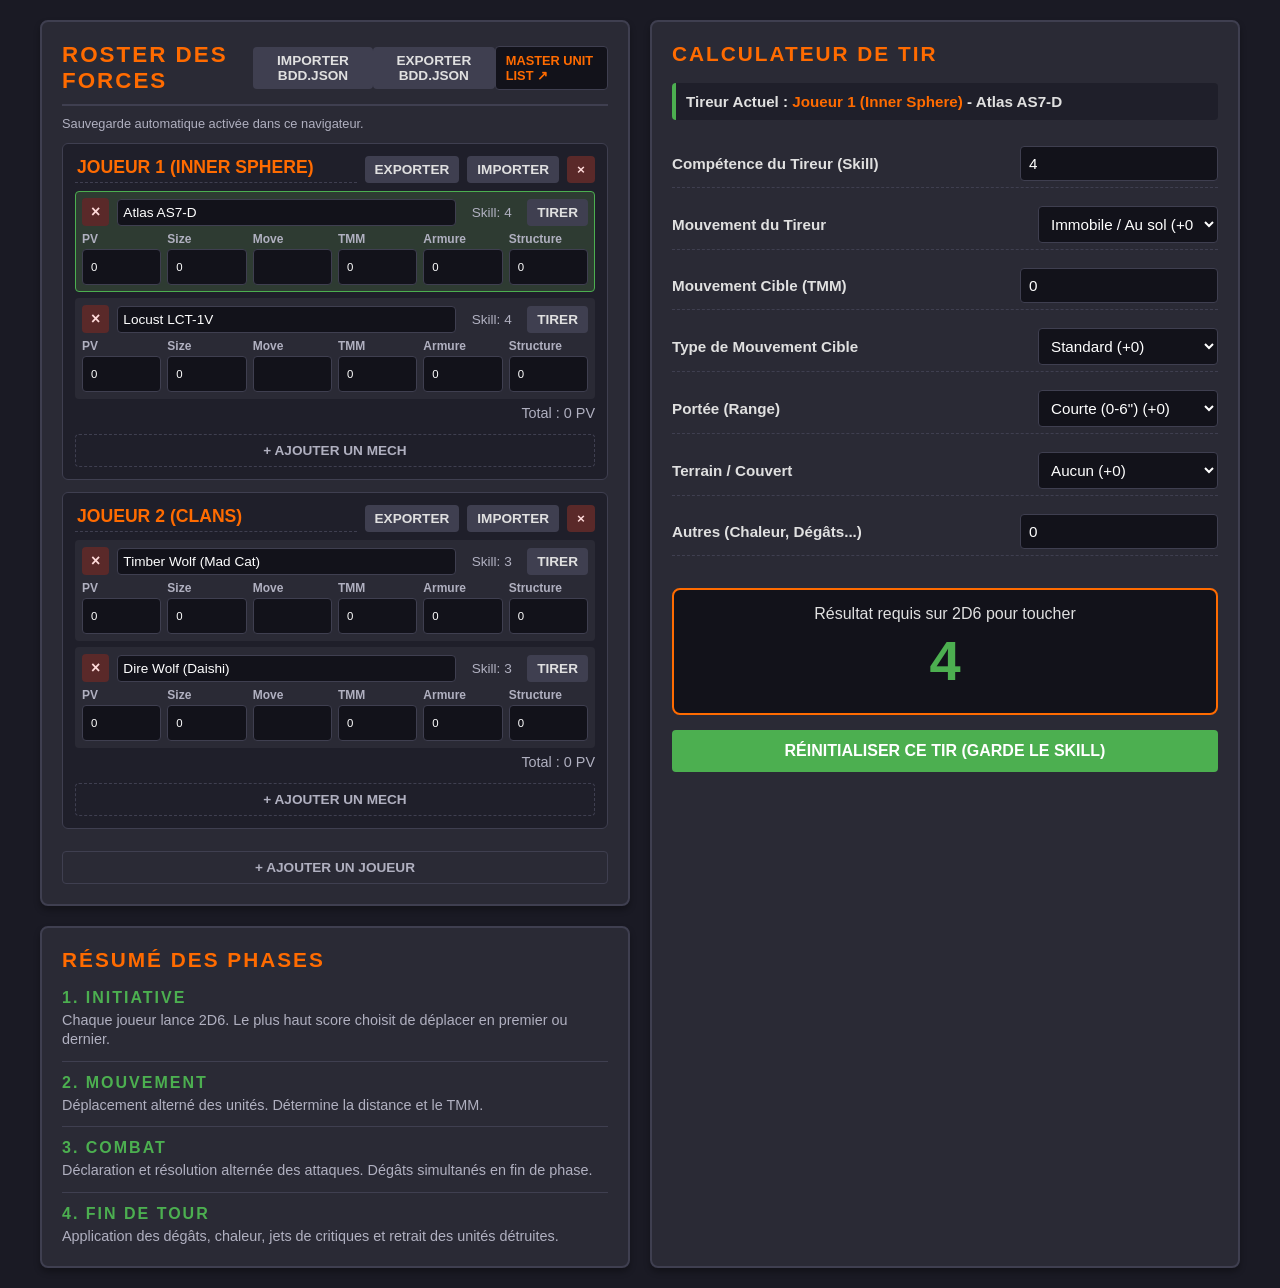
==== commit aa2cf9c0: "Modification de la css" ====
--- a/index.html
+++ b/index.html
@@ -149,14 +149,22 @@
 
         .mech-row {
             display: flex;
-            align-items: center;
-            gap: 8px;
+            flex-direction: column;
+            align-items: stretch;
+            gap: 6px;
             margin-bottom: 6px;
             padding: 6px;
             background-color: #2a2a35;
             border-radius: 4px;
             border: 1px solid transparent;
             transition: all 0.2s;
+        }
+
+        .mech-main-row {
+            display: flex;
+            align-items: center;
+            gap: 8px;
+            min-width: 0;
         }
 
         .mech-row.active-mech {
@@ -174,15 +182,37 @@
             font-size: 0.85em;
         }
 
-        .mech-pv-input {
-            width: 58px;
-            padding: 5px;
-            font-size: 0.85em;
-        }
-
-        .mech-pv-label {
+        .mech-stats {
+            display: grid;
+            grid-template-columns: repeat(6, minmax(0, 1fr));
+            gap: 6px;
+        }
+
+        .mech-stat {
+            display: flex;
+            flex-direction: column;
+            gap: 3px;
             color: #b0b0c0;
             font-size: 0.75em;
+            min-width: 0;
+        }
+
+        .mech-stat input {
+            box-sizing: border-box;
+            width: 100%;
+            min-width: 0;
+            padding: 5px;
+            background-color: #12121a;
+            color: white;
+            border: 1px solid var(--border-color);
+            border-radius: 4px;
+            font-size: 1em;
+        }
+
+        @media (max-width: 520px) {
+            .mech-stats {
+                grid-template-columns: repeat(3, minmax(0, 1fr));
+            }
         }
 
         .mech-skill-display {
@@ -286,6 +316,11 @@
             font-size: 0.95em;
         }
 
+        .mech-stats .mech-stat input {
+            width: 100%;
+            height: 36px;
+        }
+
         .result-box {
             background-color: #12121a;
             border: 2px solid var(--accent-orange);
@@ -459,16 +494,16 @@
             id: 1, 
             name: "Joueur 1 (Inner Sphere)", 
             mechs: [
-                { id: 1, name: "Atlas AS7-D", skill: 4, pv: 0 },
-                { id: 2, name: "Locust LCT-1V", skill: 4, pv: 0 }
+                { id: 1, name: "Atlas AS7-D", skill: 4, pv: 0, size: 0, move: "", tmm: 0, armure: 0, structure: 0 },
+                { id: 2, name: "Locust LCT-1V", skill: 4, pv: 0, size: 0, move: "", tmm: 0, armure: 0, structure: 0 }
             ] 
         },
         { 
             id: 2, 
             name: "Joueur 2 (Clans)", 
             mechs: [
-                { id: 3, name: "Timber Wolf (Mad Cat)", skill: 3, pv: 0 },
-                { id: 4, name: "Dire Wolf (Daishi)", skill: 3, pv: 0 }
+                { id: 3, name: "Timber Wolf (Mad Cat)", skill: 3, pv: 0, size: 0, move: "", tmm: 0, armure: 0, structure: 0 },
+                { id: 4, name: "Dire Wolf (Daishi)", skill: 3, pv: 0, size: 0, move: "", tmm: 0, armure: 0, structure: 0 }
             ] 
         }
     ];
@@ -507,7 +542,7 @@
                     typeof mech.name !== 'string' ||
                     typeof mech.skill !== 'number' ||
                     !Number.isFinite(mech.skill) ||
-                    (mech.pv !== undefined && (typeof mech.pv !== 'number' || !Number.isFinite(mech.pv) || mech.pv < 0))
+                    !isValidMechStats(mech)
                 ) return false;
 
                 mechIds.add(mech.id);
@@ -516,12 +551,25 @@
 
         return data.currentMechId === null ||
             (Number.isSafeInteger(data.currentMechId) && mechIds.has(data.currentMechId));
+    }
+
+    function isValidMechStats(mech) {
+        const numericStats = ['pv', 'size', 'tmm', 'armure', 'structure'];
+        return numericStats.every(stat =>
+            mech[stat] === undefined ||
+            (typeof mech[stat] === 'number' && Number.isFinite(mech[stat]) && mech[stat] >= 0)
+        ) && (mech.move === undefined || typeof mech.move === 'string');
     }
 
     function applyStoredRoster(data) {
         players = data.players;
         players.forEach(player => player.mechs.forEach(mech => {
             mech.pv ??= 0;
+            mech.size ??= 0;
+            mech.move ??= '';
+            mech.tmm ??= 0;
+            mech.armure ??= 0;
+            mech.structure ??= 0;
         }));
         nextPlayerId = Math.max(0, ...players.map(player => player.id)) + 1;
         nextMechId = Math.max(0, ...players.flatMap(player => player.mechs.map(mech => mech.id))) + 1;
@@ -579,14 +627,21 @@
 
             const mechsHtml = player.mechs.map(mech => `
                 <div class="mech-row ${mech.id === currentMechId ? 'active-mech' : ''}">
-                    <button class="btn-remove btn-remove-mech" onclick="removeMech(${player.id}, ${mech.id})" aria-label="Retirer ${escapeHtml(mech.name)}" title="Retirer ce mech">&times;</button>
-                    <input type="text" class="mech-name-input" value="${escapeHtml(mech.name)}"
-                           onchange="updateMechName(${player.id}, ${mech.id}, this.value)" placeholder="Nom du Mech">
-                    <span class="mech-pv-label">PV</span>
-                    <input type="number" class="mech-pv-input" value="${mech.pv ?? 0}" min="0" step="1"
-                           onchange="updateMechPV(${player.id}, ${mech.id}, this.value)" aria-label="PV de ${escapeHtml(mech.name)}" title="Points de valeur">
-                    <span class="mech-skill-display" id="display-skill-${mech.id}">Skill: ${mech.skill}</span>
-                    <button class="btn-select" onclick="selectMech(${mech.id})">Tirer</button>
+                    <div class="mech-main-row">
+                        <button class="btn-remove btn-remove-mech" onclick="removeMech(${player.id}, ${mech.id})" aria-label="Retirer ${escapeHtml(mech.name)}" title="Retirer ce mech">&times;</button>
+                        <input type="text" class="mech-name-input" value="${escapeHtml(mech.name)}"
+                               onchange="updateMechName(${player.id}, ${mech.id}, this.value)" placeholder="Nom du Mech">
+                        <span class="mech-skill-display" id="display-skill-${mech.id}">Skill: ${mech.skill}</span>
+                        <button class="btn-select" onclick="selectMech(${mech.id})">Tirer</button>
+                    </div>
+                    <div class="mech-stats">
+                        <label class="mech-stat">PV<input type="number" min="0" step="1" value="${mech.pv ?? 0}" onchange="updateMechStat(${player.id}, ${mech.id}, 'pv', this.value)" aria-label="PV de ${escapeHtml(mech.name)}"></label>
+                        <label class="mech-stat">Size<input type="number" min="0" step="1" value="${mech.size ?? 0}" onchange="updateMechStat(${player.id}, ${mech.id}, 'size', this.value)" aria-label="Size de ${escapeHtml(mech.name)}"></label>
+                        <label class="mech-stat">Move<input type="text" value="${escapeHtml(mech.move ?? '')}" onchange="updateMechStat(${player.id}, ${mech.id}, 'move', this.value)" aria-label="Move de ${escapeHtml(mech.name)}"></label>
+                        <label class="mech-stat">TMM<input type="number" id="display-tmm-${mech.id}" min="0" step="1" value="${mech.tmm ?? 0}" onchange="updateMechStat(${player.id}, ${mech.id}, 'tmm', this.value)" aria-label="TMM de ${escapeHtml(mech.name)}"></label>
+                        <label class="mech-stat">Armure<input type="number" min="0" step="1" value="${mech.armure ?? 0}" onchange="updateMechStat(${player.id}, ${mech.id}, 'armure', this.value)" aria-label="Armure de ${escapeHtml(mech.name)}"></label>
+                        <label class="mech-stat">Structure<input type="number" min="0" step="1" value="${mech.structure ?? 0}" onchange="updateMechStat(${player.id}, ${mech.id}, 'structure', this.value)" aria-label="Structure de ${escapeHtml(mech.name)}"></label>
+                    </div>
                 </div>
             `).join('');
 
@@ -638,17 +693,27 @@
         saveRoster();
     }
 
-    function updateMechPV(playerId, mechId, newPV) {
+    function updateMechStat(playerId, mechId, stat, value) {
         const player = players.find(p => p.id === playerId);
         const mech = player?.mechs.find(m => m.id === mechId);
-        if (!mech) return;
-
-        const pv = Number(newPV);
-        if (!Number.isFinite(pv) || pv < 0) return;
-
-        mech.pv = pv;
-        const total = player.mechs.reduce((sum, rosterMech) => sum + (rosterMech.pv ?? 0), 0);
-        document.getElementById(`player-pv-total-${playerId}`).textContent = `Total : ${total} PV`;
+        if (!mech || !['pv', 'size', 'move', 'tmm', 'armure', 'structure'].includes(stat)) return;
+
+        if (stat === 'move') {
+            mech.move = value;
+        } else {
+            const numericValue = Number(value);
+            if (!Number.isFinite(numericValue) || numericValue < 0) return;
+            mech[stat] = numericValue;
+        }
+
+        if (stat === 'pv') {
+            const total = player.mechs.reduce((sum, rosterMech) => sum + (rosterMech.pv ?? 0), 0);
+            document.getElementById(`player-pv-total-${playerId}`).textContent = `Total : ${total} PV`;
+        }
+        if (stat === 'tmm' && mechId === currentMechId) {
+            document.getElementById('targetTMM').value = mech.tmm;
+            calculate();
+        }
         saveRoster();
     }
 
@@ -656,7 +721,7 @@
         players.push({
             id: nextPlayerId++,
             name: `Nouveau Joueur`,
-            mechs: [{ id: nextMechId++, name: "Nouveau Mech", skill: 4, pv: 0 }]
+            mechs: [{ id: nextMechId++, name: "Nouveau Mech", skill: 4, pv: 0, size: 0, move: "", tmm: 0, armure: 0, structure: 0 }]
         });
         renderPlayers();
         saveRoster();
@@ -677,9 +742,10 @@
 
         const selectedMech = findMechData(currentMechId);
         if (selectedMech) {
-            document.getElementById('skill').value = selectedMech.mech.skill;
+            syncCalculatorWithMech(selectedMech.mech);
         } else if (currentMechId === null) {
             document.getElementById('skill').value = 4;
+            document.getElementById('targetTMM').value = 1;
         }
         calculate();
         saveRoster();
@@ -688,7 +754,7 @@
     function addMech(playerId) {
         const player = players.find(p => p.id === playerId);
         if (player) {
-            player.mechs.push({ id: nextMechId++, name: "Nouveau Mech", skill: 4, pv: 0 });
+            player.mechs.push({ id: nextMechId++, name: "Nouveau Mech", skill: 4, pv: 0, size: 0, move: "", tmm: 0, armure: 0, structure: 0 });
             renderPlayers();
             saveRoster();
         }
@@ -701,7 +767,16 @@
 
         const roster = {
             name: player.name,
-            mechs: player.mechs.map(mech => ({ name: mech.name, skill: mech.skill, pv: mech.pv ?? 0 }))
+            mechs: player.mechs.map(mech => ({
+                name: mech.name,
+                skill: mech.skill,
+                pv: mech.pv ?? 0,
+                size: mech.size ?? 0,
+                move: mech.move ?? '',
+                tmm: mech.tmm ?? 0,
+                armure: mech.armure ?? 0,
+                structure: mech.structure ?? 0
+            }))
         };
         const file = new Blob([JSON.stringify(roster, null, 2)], { type: 'application/json' });
         const url = URL.createObjectURL(file);
@@ -751,7 +826,12 @@
         applyStoredRoster(data);
         renderPlayers();
         const selectedMech = findMechData(currentMechId);
-        document.getElementById('skill').value = selectedMech ? selectedMech.mech.skill : 4;
+        if (selectedMech) {
+            syncCalculatorWithMech(selectedMech.mech);
+        } else {
+            document.getElementById('skill').value = 4;
+            document.getElementById('targetTMM').value = 1;
+        }
         calculate();
         saveRoster();
     }
@@ -788,7 +868,7 @@
                 typeof mech.name === 'string' &&
                 typeof mech.skill === 'number' &&
                 Number.isFinite(mech.skill) &&
-                (mech.pv === undefined || (typeof mech.pv === 'number' && Number.isFinite(mech.pv) && mech.pv >= 0))
+                isValidMechStats(mech)
             )
         ) {
             alert('Le fichier doit contenir un joueur avec un nom et une liste de mechs valides.');
@@ -802,7 +882,12 @@
                 id: nextMechId++,
                 name: mech.name,
                 skill: mech.skill,
-                pv: mech.pv ?? 0
+                pv: mech.pv ?? 0,
+                size: mech.size ?? 0,
+                move: mech.move ?? '',
+                tmm: mech.tmm ?? 0,
+                armure: mech.armure ?? 0,
+                structure: mech.structure ?? 0
             }))
         });
         renderPlayers();
@@ -828,7 +913,9 @@
 
         const selectedMech = findMechData(currentMechId);
         if (selectedMech) {
-            document.getElementById('skill').value = selectedMech.mech.skill;
+            syncCalculatorWithMech(selectedMech.mech);
+        } else {
+            document.getElementById('targetTMM').value = 1;
         }
         calculate();
         saveRoster();
@@ -848,10 +935,15 @@
         
         const data = findMechData(mechId);
         if (data) {
-            document.getElementById('skill').value = data.mech.skill;
+            syncCalculatorWithMech(data.mech);
             calculate();
         }
         saveRoster();
+    }
+
+    function syncCalculatorWithMech(mech) {
+        document.getElementById('skill').value = mech.skill;
+        document.getElementById('targetTMM').value = mech.tmm ?? 0;
     }
 
     function updateCalculatorHeader() {
@@ -886,6 +978,12 @@
             if (skillDisplay) skillDisplay.innerText = `Skill: ${skill}`;
             saveRoster();
         }
+        if (data && data.mech.tmm !== targetTMM) {
+            data.mech.tmm = targetTMM;
+            const tmmDisplay = document.getElementById(`display-tmm-${currentMechId}`);
+            if (tmmDisplay) tmmDisplay.value = targetTMM;
+            saveRoster();
+        }
 
         const toHit = skill + attackerMove + targetTMM + targetMoveType + range + terrain + misc;
 
@@ -907,7 +1005,8 @@
 
     function resetCalculator() {
         document.getElementById('attackerMove').value = 0;
-        document.getElementById('targetTMM').value = 1;
+        const selectedMech = findMechData(currentMechId);
+        document.getElementById('targetTMM').value = selectedMech ? selectedMech.mech.tmm ?? 0 : 1;
         document.getElementById('targetMoveType').value = 0;
         document.getElementById('range').value = 0;
         document.getElementById('terrain').value = 0;
@@ -920,7 +1019,7 @@
         renderPlayers();
         const selectedMech = findMechData(currentMechId);
         if (selectedMech) {
-            document.getElementById('skill').value = selectedMech.mech.skill;
+            syncCalculatorWithMech(selectedMech.mech);
         }
         calculate();
     };
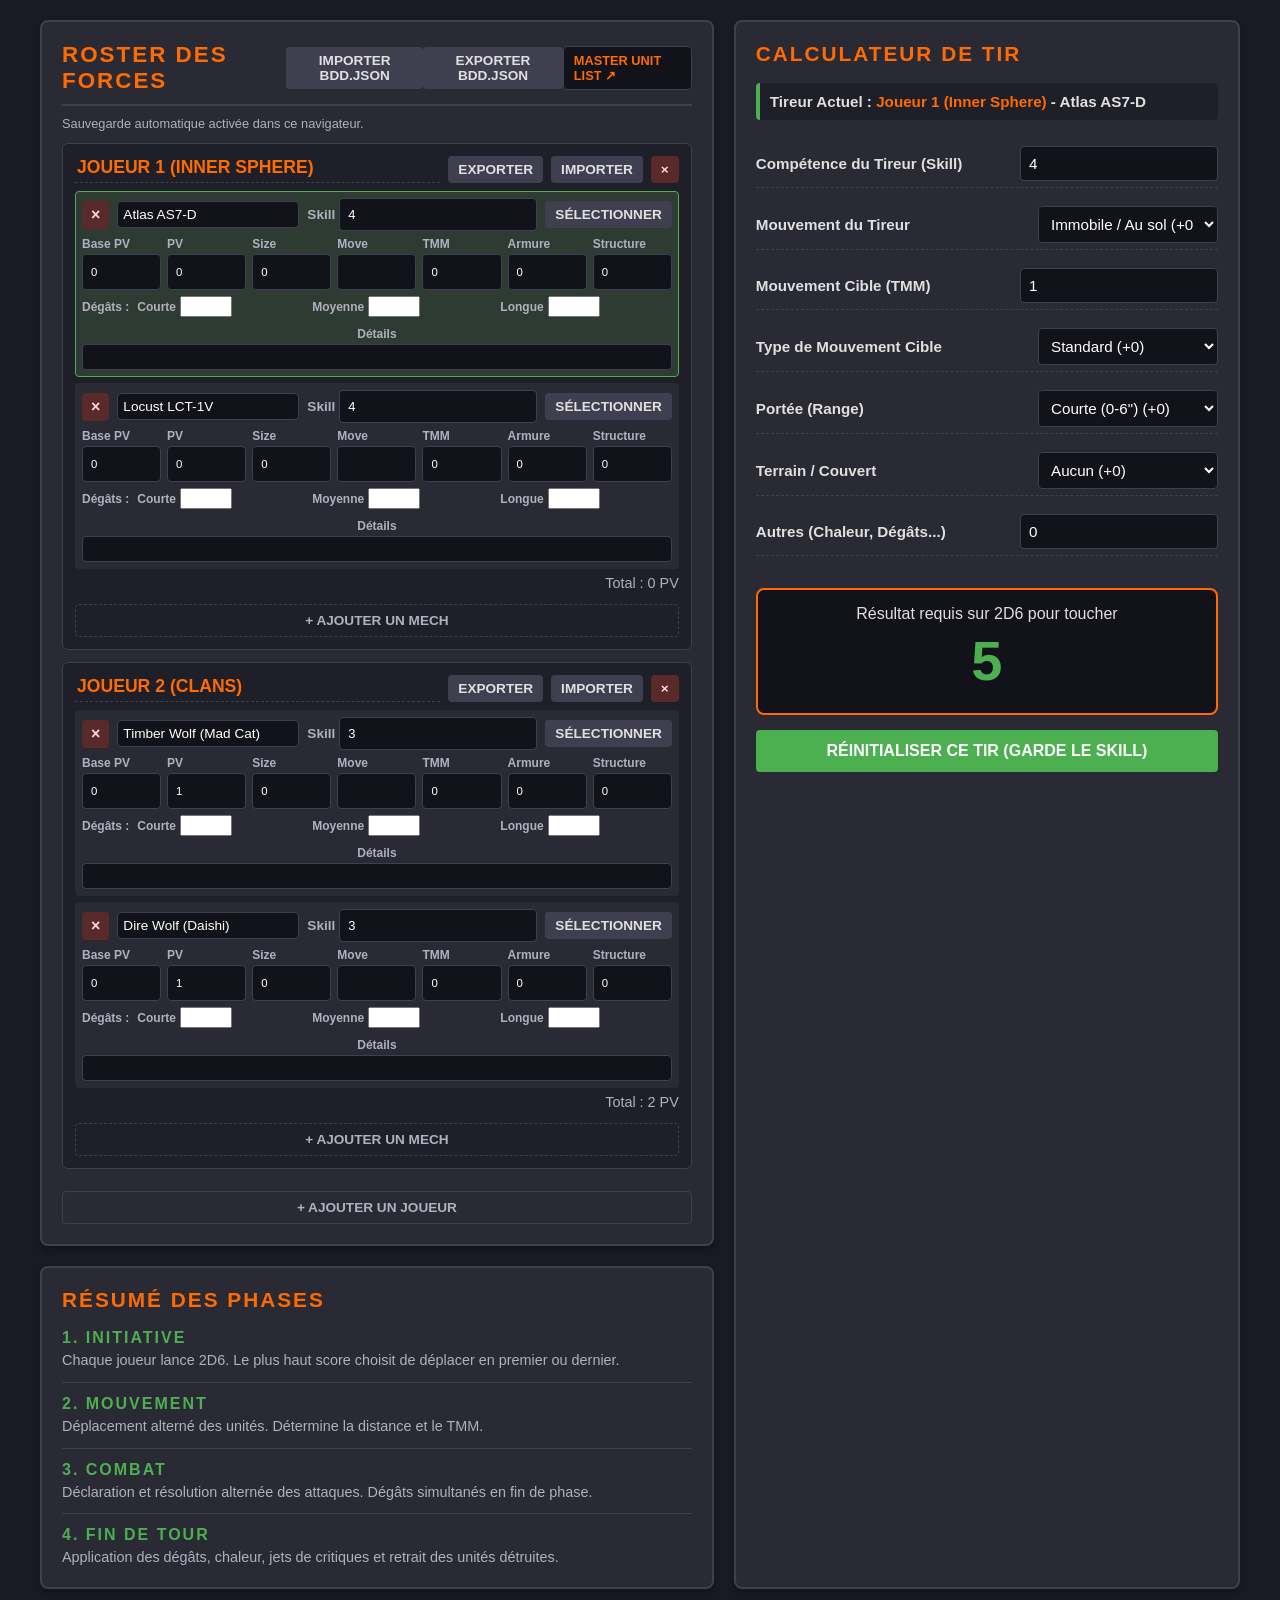
==== commit f8e1524c: "Gestion du calcul des PV en fonction du skill" ====
--- a/index.html
+++ b/index.html
@@ -184,8 +184,45 @@
 
         .mech-stats {
             display: grid;
-            grid-template-columns: repeat(6, minmax(0, 1fr));
+            grid-template-columns: repeat(7, minmax(0, 1fr));
             gap: 6px;
+        }
+
+        .mech-details {
+            display: flex;
+            align-items: center;
+            flex-wrap: wrap;
+            gap: 8px;
+        }
+
+        .mech-damage-title {
+            color: #b0b0c0;
+            font-size: 0.75em;
+            font-weight: bold;
+        }
+
+        .mech-damage-stat {
+            display: flex;
+            align-items: center;
+            gap: 4px;
+            color: #b0b0c0;
+            font-size: 0.75em;
+        }
+
+        .mech-damage-stat input {
+            box-sizing: border-box;
+            width: 52px;
+        }
+
+        .mech-extra-details {
+            display: flex;
+            flex-direction: row;
+            align-items: center;
+            margin-top: 4px;
+        }
+
+        .mech-extra-details input {
+            flex: 1;
         }
 
         .mech-stat {
@@ -211,15 +248,27 @@
 
         @media (max-width: 520px) {
             .mech-stats {
-                grid-template-columns: repeat(3, minmax(0, 1fr));
+                grid-template-columns: repeat(4, minmax(0, 1fr));
             }
+
+            .mech-damage-stat input {
+                width: 44px;
+            }
         }
 
         .mech-skill-display {
+            display: flex;
+            align-items: center;
+            gap: 4px;
             font-size: 0.85em;
             color: #b0b0c0;
-            width: 55px;
-            text-align: center;
+            flex-shrink: 0;
+        }
+
+        .mech-skill-display input {
+            width: 52px;
+            padding: 5px;
+            font-size: 1em;
         }
 
         .roster-pv-total {
@@ -385,7 +434,7 @@
             <div class="roster-storage-status" id="rosterStorageStatus" role="status" aria-live="polite"></div>
             <div id="playersContainer"></div>
             <input type="file" id="importDatabaseFile" accept="application/json,.json" hidden onchange="importRosterDatabase(this.files[0]); this.value = '';">
-            <input type="file" id="importRosterFile" accept="application/json,.json" hidden onchange="importPlayerFromFile(this.files[0]); this.value = '';">
+            <input type="file" id="importRosterFile" accept="application/json,.json" hidden onchange="importPlayerFromFile(this.files[0], Number(this.dataset.playerId)); this.value = '';">
             <button class="add-btn" onclick="addPlayer()" style="border-style: solid; margin-top: 10px;">+ Ajouter un Joueur</button>
         </div>
 
@@ -422,7 +471,7 @@
             
             <div class="form-group">
                 <label for="skill">Compétence du Tireur (Skill)</label>
-                <input type="number" id="skill" value="4" min="0" max="8" onchange="calculate()">
+                <input type="number" id="skill" value="4" min="1" max="8" step="1" onchange="calculate()">
             </div>
 
             <div class="form-group">
@@ -494,16 +543,16 @@
             id: 1, 
             name: "Joueur 1 (Inner Sphere)", 
             mechs: [
-                { id: 1, name: "Atlas AS7-D", skill: 4, pv: 0, size: 0, move: "", tmm: 0, armure: 0, structure: 0 },
-                { id: 2, name: "Locust LCT-1V", skill: 4, pv: 0, size: 0, move: "", tmm: 0, armure: 0, structure: 0 }
+                { id: 1, name: "Atlas AS7-D", skill: 4, basePv: 0, pv: 0, size: 0, move: "", tmm: 0, armure: 0, structure: 0, damage: { short: "", medium: "", long: "" }, details: "" },
+                { id: 2, name: "Locust LCT-1V", skill: 4, basePv: 0, pv: 0, size: 0, move: "", tmm: 0, armure: 0, structure: 0, damage: { short: "", medium: "", long: "" }, details: "" }
             ] 
         },
         { 
             id: 2, 
             name: "Joueur 2 (Clans)", 
             mechs: [
-                { id: 3, name: "Timber Wolf (Mad Cat)", skill: 3, pv: 0, size: 0, move: "", tmm: 0, armure: 0, structure: 0 },
-                { id: 4, name: "Dire Wolf (Daishi)", skill: 3, pv: 0, size: 0, move: "", tmm: 0, armure: 0, structure: 0 }
+                { id: 3, name: "Timber Wolf (Mad Cat)", skill: 3, basePv: 0, pv: 0, size: 0, move: "", tmm: 0, armure: 0, structure: 0, damage: { short: "", medium: "", long: "" }, details: "" },
+                { id: 4, name: "Dire Wolf (Daishi)", skill: 3, basePv: 0, pv: 0, size: 0, move: "", tmm: 0, armure: 0, structure: 0, damage: { short: "", medium: "", long: "" }, details: "" }
             ] 
         }
     ];
@@ -554,22 +603,82 @@
     }
 
     function isValidMechStats(mech) {
-        const numericStats = ['pv', 'size', 'tmm', 'armure', 'structure'];
+        const numericStats = ['basePv', 'pv', 'size', 'tmm', 'armure', 'structure'];
         return numericStats.every(stat =>
             mech[stat] === undefined ||
             (typeof mech[stat] === 'number' && Number.isFinite(mech[stat]) && mech[stat] >= 0)
-        ) && (mech.move === undefined || typeof mech.move === 'string');
+        ) && (mech.move === undefined || typeof mech.move === 'string') &&
+            (mech.details === undefined || typeof mech.details === 'string') &&
+            (mech.damage === undefined || (
+                mech.damage &&
+                typeof mech.damage === 'object' &&
+                !Array.isArray(mech.damage) &&
+                ['short', 'medium', 'long'].every(range =>
+                    mech.damage[range] === undefined ||
+                    typeof mech.damage[range] === 'string' ||
+                    (typeof mech.damage[range] === 'number' && Number.isFinite(mech.damage[range]))
+                )
+            ));
+    }
+
+    function getPvAdjustmentRate(basePv, thresholds) {
+        let rate = thresholds[0][1];
+        for (const [minimumPv, candidateRate] of thresholds) {
+            if (basePv < minimumPv) break;
+            rate = candidateRate;
+        }
+        return rate;
+    }
+
+    function calculateMechPv(mech) {
+        const basePv = mech.basePv ?? 0;
+        const skillDifference = 4 - mech.skill;
+        if (skillDifference > 0) {
+            const rate = getPvAdjustmentRate(basePv, [
+                [0, 1], [8, 2], [13, 3], [18, 4], [23, 5],
+                [28, 6], [33, 7], [38, 8], [43, 9], [48, 10]
+            ]);
+            return Math.max(0, basePv + skillDifference * rate);
+        }
+        if (skillDifference < 0) {
+            const rate = getPvAdjustmentRate(basePv, [
+                [0, 1], [15, 2], [25, 3], [35, 4], [45, 5],
+                [55, 6], [65, 7], [75, 8], [85, 9], [95, 10]
+            ]);
+            return Math.max(0, basePv + skillDifference * rate);
+        }
+        return basePv;
+    }
+
+    function updatePlayerPvTotal(player) {
+        const total = player.mechs.reduce((sum, mech) => sum + (mech.pv ?? 0), 0);
+        const totalElement = document.getElementById(`player-pv-total-${player.id}`);
+        if (totalElement) totalElement.textContent = `Total : ${total} PV`;
+    }
+
+    function recalculateMechPv(player, mech) {
+        mech.pv = calculateMechPv(mech);
+        const displayedPv = document.getElementById(`display-pv-${mech.id}`);
+        if (displayedPv) displayedPv.value = mech.pv;
+        updatePlayerPvTotal(player);
     }
 
     function applyStoredRoster(data) {
         players = data.players;
         players.forEach(player => player.mechs.forEach(mech => {
-            mech.pv ??= 0;
+            mech.skill = Math.max(1, Math.min(8, Math.round(mech.skill)));
+            mech.basePv ??= mech.pv ?? 0;
+            mech.pv = calculateMechPv(mech);
             mech.size ??= 0;
             mech.move ??= '';
             mech.tmm ??= 0;
             mech.armure ??= 0;
             mech.structure ??= 0;
+            mech.damage ??= { short: '', medium: '', long: '' };
+            mech.details ??= '';
+            mech.damage.short ??= '';
+            mech.damage.medium ??= '';
+            mech.damage.long ??= '';
         }));
         nextPlayerId = Math.max(0, ...players.map(player => player.id)) + 1;
         nextMechId = Math.max(0, ...players.flatMap(player => player.mechs.map(mech => mech.id))) + 1;
@@ -631,17 +740,25 @@
                         <button class="btn-remove btn-remove-mech" onclick="removeMech(${player.id}, ${mech.id})" aria-label="Retirer ${escapeHtml(mech.name)}" title="Retirer ce mech">&times;</button>
                         <input type="text" class="mech-name-input" value="${escapeHtml(mech.name)}"
                                onchange="updateMechName(${player.id}, ${mech.id}, this.value)" placeholder="Nom du Mech">
-                        <span class="mech-skill-display" id="display-skill-${mech.id}">Skill: ${mech.skill}</span>
-                        <button class="btn-select" onclick="selectMech(${mech.id})">Tirer</button>
+                        <label class="mech-skill-display">Skill<input type="number" id="display-skill-${mech.id}" min="1" max="8" step="1" value="${mech.skill}" onchange="updateMechSkill(${player.id}, ${mech.id}, this.value)" aria-label="Skill de ${escapeHtml(mech.name)}"></label>
+                        <button class="btn-select" onclick="selectMech(${mech.id})">Sélectionner</button>
                     </div>
                     <div class="mech-stats">
-                        <label class="mech-stat">PV<input type="number" min="0" step="1" value="${mech.pv ?? 0}" onchange="updateMechStat(${player.id}, ${mech.id}, 'pv', this.value)" aria-label="PV de ${escapeHtml(mech.name)}"></label>
+                        <label class="mech-stat">Base PV<input type="number" min="0" step="1" value="${mech.basePv ?? 0}" onchange="updateMechStat(${player.id}, ${mech.id}, 'basePv', this.value)" aria-label="Base PV de ${escapeHtml(mech.name)}"></label>
+                        <label class="mech-stat">PV<input type="number" id="display-pv-${mech.id}" min="0" step="1" value="${mech.pv ?? 0}" aria-label="PV de ${escapeHtml(mech.name)}" readonly></label>
                         <label class="mech-stat">Size<input type="number" min="0" step="1" value="${mech.size ?? 0}" onchange="updateMechStat(${player.id}, ${mech.id}, 'size', this.value)" aria-label="Size de ${escapeHtml(mech.name)}"></label>
                         <label class="mech-stat">Move<input type="text" value="${escapeHtml(mech.move ?? '')}" onchange="updateMechStat(${player.id}, ${mech.id}, 'move', this.value)" aria-label="Move de ${escapeHtml(mech.name)}"></label>
                         <label class="mech-stat">TMM<input type="number" id="display-tmm-${mech.id}" min="0" step="1" value="${mech.tmm ?? 0}" onchange="updateMechStat(${player.id}, ${mech.id}, 'tmm', this.value)" aria-label="TMM de ${escapeHtml(mech.name)}"></label>
                         <label class="mech-stat">Armure<input type="number" min="0" step="1" value="${mech.armure ?? 0}" onchange="updateMechStat(${player.id}, ${mech.id}, 'armure', this.value)" aria-label="Armure de ${escapeHtml(mech.name)}"></label>
                         <label class="mech-stat">Structure<input type="number" min="0" step="1" value="${mech.structure ?? 0}" onchange="updateMechStat(${player.id}, ${mech.id}, 'structure', this.value)" aria-label="Structure de ${escapeHtml(mech.name)}"></label>
                     </div>
+                    <div class="mech-details">
+                        <span class="mech-damage-title">Dégâts :</span>
+                        <label class="mech-damage-stat">Courte<input type="text" value="${escapeHtml(mech.damage?.short ?? '')}" onchange="updateMechDetail(${player.id}, ${mech.id}, 'short', this.value)" aria-label="Dégâts courte portée de ${escapeHtml(mech.name)}"></label>
+                        <label class="mech-damage-stat">Moyenne<input type="text" value="${escapeHtml(mech.damage?.medium ?? '')}" onchange="updateMechDetail(${player.id}, ${mech.id}, 'medium', this.value)" aria-label="Dégâts moyenne portée de ${escapeHtml(mech.name)}"></label>
+                        <label class="mech-damage-stat">Longue<input type="text" value="${escapeHtml(mech.damage?.long ?? '')}" onchange="updateMechDetail(${player.id}, ${mech.id}, 'long', this.value)" aria-label="Dégâts longue portée de ${escapeHtml(mech.name)}"></label>
+                    </div>
+                    <label class="mech-stat mech-extra-details">Détails<input type="text" value="${escapeHtml(mech.details ?? '')}" onchange="updateMechDetails(${player.id}, ${mech.id}, this.value)" aria-label="Détails de ${escapeHtml(mech.name)}"></label>
                 </div>
             `).join('');
 
@@ -651,7 +768,7 @@
                            onchange="updatePlayerName(${player.id}, this.value)" placeholder="Nom du Joueur">
                     <div class="player-actions">
                         <button onclick="exportPlayer(${player.id})">Exporter</button>
-                        <button onclick="document.getElementById('importRosterFile').click()">Importer</button>
+                        <button onclick="startPlayerImport(${player.id})">Importer</button>
                         <button class="btn-remove" onclick="removePlayer(${player.id})" aria-label="Supprimer ${escapeHtml(player.name)}" title="Supprimer le joueur">&times;</button>
                     </div>
                 </div>
@@ -693,10 +810,30 @@
         saveRoster();
     }
 
+    function updateMechSkill(playerId, mechId, value) {
+        const player = players.find(item => item.id === playerId);
+        const mech = player?.mechs.find(item => item.id === mechId);
+        const skill = Number(value);
+        if (!player || !mech) return;
+        if (!Number.isInteger(skill) || skill < 1 || skill > 8) {
+            document.getElementById(`display-skill-${mechId}`).value = mech.skill;
+            return;
+        }
+
+        mech.skill = skill;
+        document.getElementById(`display-skill-${mechId}`).value = skill;
+        recalculateMechPv(player, mech);
+        if (mechId === currentMechId) {
+            document.getElementById('skill').value = skill;
+            calculate();
+        }
+        saveRoster();
+    }
+
     function updateMechStat(playerId, mechId, stat, value) {
         const player = players.find(p => p.id === playerId);
         const mech = player?.mechs.find(m => m.id === mechId);
-        if (!mech || !['pv', 'size', 'move', 'tmm', 'armure', 'structure'].includes(stat)) return;
+        if (!mech || !['basePv', 'size', 'move', 'tmm', 'armure', 'structure'].includes(stat)) return;
 
         if (stat === 'move') {
             mech.move = value;
@@ -706,14 +843,24 @@
             mech[stat] = numericValue;
         }
 
-        if (stat === 'pv') {
-            const total = player.mechs.reduce((sum, rosterMech) => sum + (rosterMech.pv ?? 0), 0);
-            document.getElementById(`player-pv-total-${playerId}`).textContent = `Total : ${total} PV`;
-        }
-        if (stat === 'tmm' && mechId === currentMechId) {
-            document.getElementById('targetTMM').value = mech.tmm;
-            calculate();
-        }
+        if (stat === 'basePv') {
+            recalculateMechPv(player, mech);
+        }
+        saveRoster();
+    }
+
+    function updateMechDetail(playerId, mechId, range, value) {
+        const mech = players.find(player => player.id === playerId)?.mechs.find(item => item.id === mechId);
+        if (!mech || !['short', 'medium', 'long'].includes(range)) return;
+        mech.damage ??= { short: '', medium: '', long: '' };
+        mech.damage[range] = value;
+        saveRoster();
+    }
+
+    function updateMechDetails(playerId, mechId, value) {
+        const mech = players.find(player => player.id === playerId)?.mechs.find(item => item.id === mechId);
+        if (!mech) return;
+        mech.details = value;
         saveRoster();
     }
 
@@ -721,7 +868,7 @@
         players.push({
             id: nextPlayerId++,
             name: `Nouveau Joueur`,
-            mechs: [{ id: nextMechId++, name: "Nouveau Mech", skill: 4, pv: 0, size: 0, move: "", tmm: 0, armure: 0, structure: 0 }]
+            mechs: [{ id: nextMechId++, name: "Nouveau Mech", skill: 4, basePv: 0, pv: 0, size: 0, move: "", tmm: 0, armure: 0, structure: 0, damage: { short: "", medium: "", long: "" }, details: "" }]
         });
         renderPlayers();
         saveRoster();
@@ -745,7 +892,6 @@
             syncCalculatorWithMech(selectedMech.mech);
         } else if (currentMechId === null) {
             document.getElementById('skill').value = 4;
-            document.getElementById('targetTMM').value = 1;
         }
         calculate();
         saveRoster();
@@ -754,7 +900,7 @@
     function addMech(playerId) {
         const player = players.find(p => p.id === playerId);
         if (player) {
-            player.mechs.push({ id: nextMechId++, name: "Nouveau Mech", skill: 4, pv: 0, size: 0, move: "", tmm: 0, armure: 0, structure: 0 });
+            player.mechs.push({ id: nextMechId++, name: "Nouveau Mech", skill: 4, basePv: 0, pv: 0, size: 0, move: "", tmm: 0, armure: 0, structure: 0, damage: { short: "", medium: "", long: "" }, details: "" });
             renderPlayers();
             saveRoster();
         }
@@ -770,12 +916,15 @@
             mechs: player.mechs.map(mech => ({
                 name: mech.name,
                 skill: mech.skill,
+                basePv: mech.basePv ?? 0,
                 pv: mech.pv ?? 0,
                 size: mech.size ?? 0,
                 move: mech.move ?? '',
                 tmm: mech.tmm ?? 0,
                 armure: mech.armure ?? 0,
-                structure: mech.structure ?? 0
+                structure: mech.structure ?? 0,
+                damage: mech.damage ?? { short: '', medium: '', long: '' },
+                details: mech.details ?? ''
             }))
         };
         const file = new Blob([JSON.stringify(roster, null, 2)], { type: 'application/json' });
@@ -830,14 +979,19 @@
             syncCalculatorWithMech(selectedMech.mech);
         } else {
             document.getElementById('skill').value = 4;
-            document.getElementById('targetTMM').value = 1;
         }
         calculate();
         saveRoster();
     }
 
-    // Import JSON d'un joueur.
-    async function importPlayerFromFile(file) {
+    function startPlayerImport(playerId) {
+        const input = document.getElementById('importRosterFile');
+        input.dataset.playerId = playerId;
+        input.click();
+    }
+
+    // Import JSON en remplacement du joueur qui a lancé l'import.
+    async function importPlayerFromFile(file, playerId) {
         if (!file) return;
 
         let contents;
@@ -866,8 +1020,9 @@
                 mech &&
                 typeof mech === 'object' &&
                 typeof mech.name === 'string' &&
-                typeof mech.skill === 'number' &&
-                Number.isFinite(mech.skill) &&
+                Number.isInteger(mech.skill) &&
+                mech.skill >= 1 &&
+                mech.skill <= 8 &&
                 isValidMechStats(mech)
             )
         ) {
@@ -875,22 +1030,44 @@
             return;
         }
 
-        players.push({
-            id: nextPlayerId++,
-            name: roster.name,
-            mechs: roster.mechs.map(mech => ({
+        const player = players.find(item => item.id === playerId);
+        if (!player) {
+            alert('Le joueur à remplacer n’existe plus dans le roster.');
+            return;
+        }
+
+        const replacedSelectedMech = player.mechs.some(mech => mech.id === currentMechId);
+        player.name = roster.name;
+        player.mechs = roster.mechs.map(mech => ({
                 id: nextMechId++,
                 name: mech.name,
                 skill: mech.skill,
+                basePv: mech.basePv ?? mech.pv ?? 0,
                 pv: mech.pv ?? 0,
                 size: mech.size ?? 0,
                 move: mech.move ?? '',
                 tmm: mech.tmm ?? 0,
                 armure: mech.armure ?? 0,
-                structure: mech.structure ?? 0
-            }))
+                structure: mech.structure ?? 0,
+                damage: mech.damage ?? { short: '', medium: '', long: '' },
+                details: mech.details ?? ''
+        }));
+        player.mechs.forEach(mech => {
+            mech.pv = calculateMechPv(mech);
         });
+
+        if (replacedSelectedMech) {
+            currentMechId = player.mechs[0]?.id ?? players.flatMap(item => item.mechs)[0]?.id ?? null;
+        }
+
         renderPlayers();
+        const selectedMech = findMechData(currentMechId);
+        if (selectedMech) {
+            syncCalculatorWithMech(selectedMech.mech);
+        } else {
+            document.getElementById('skill').value = 4;
+        }
+        calculate();
         saveRoster();
     }
 
@@ -914,8 +1091,6 @@
         const selectedMech = findMechData(currentMechId);
         if (selectedMech) {
             syncCalculatorWithMech(selectedMech.mech);
-        } else {
-            document.getElementById('targetTMM').value = 1;
         }
         calculate();
         saveRoster();
@@ -943,7 +1118,6 @@
 
     function syncCalculatorWithMech(mech) {
         document.getElementById('skill').value = mech.skill;
-        document.getElementById('targetTMM').value = mech.tmm ?? 0;
     }
 
     function updateCalculatorHeader() {
@@ -963,7 +1137,9 @@
 
     // Calculateur de tir.
     function calculate() {
-        const skill = parseInt(document.getElementById('skill').value) || 0;
+        const skillInput = document.getElementById('skill');
+        const skill = Math.max(1, Math.min(8, parseInt(skillInput.value) || 1));
+        skillInput.value = skill;
         const attackerMove = parseInt(document.getElementById('attackerMove').value) || 0;
         const targetTMM = parseInt(document.getElementById('targetTMM').value) || 0;
         const targetMoveType = parseInt(document.getElementById('targetMoveType').value) || 0;
@@ -975,16 +1151,10 @@
         if (data && data.mech.skill !== skill) {
             data.mech.skill = skill;
             const skillDisplay = document.getElementById(`display-skill-${currentMechId}`);
-            if (skillDisplay) skillDisplay.innerText = `Skill: ${skill}`;
+            if (skillDisplay) skillDisplay.value = skill;
+            recalculateMechPv(data.player, data.mech);
             saveRoster();
         }
-        if (data && data.mech.tmm !== targetTMM) {
-            data.mech.tmm = targetTMM;
-            const tmmDisplay = document.getElementById(`display-tmm-${currentMechId}`);
-            if (tmmDisplay) tmmDisplay.value = targetTMM;
-            saveRoster();
-        }
-
         const toHit = skill + attackerMove + targetTMM + targetMoveType + range + terrain + misc;
 
         const resultElement = document.getElementById('finalResult');
@@ -1005,8 +1175,7 @@
 
     function resetCalculator() {
         document.getElementById('attackerMove').value = 0;
-        const selectedMech = findMechData(currentMechId);
-        document.getElementById('targetTMM').value = selectedMech ? selectedMech.mech.tmm ?? 0 : 1;
+        document.getElementById('targetTMM').value = 1;
         document.getElementById('targetMoveType').value = 0;
         document.getElementById('range').value = 0;
         document.getElementById('terrain').value = 0;
@@ -1016,6 +1185,11 @@
 
     window.onload = function() {
         loadRoster();
+        players.forEach(player => player.mechs.forEach(mech => {
+            mech.skill = Math.max(1, Math.min(8, Math.round(mech.skill)));
+            mech.basePv ??= mech.pv ?? 0;
+            mech.pv = calculateMechPv(mech);
+        }));
         renderPlayers();
         const selectedMech = findMechData(currentMechId);
         if (selectedMech) {
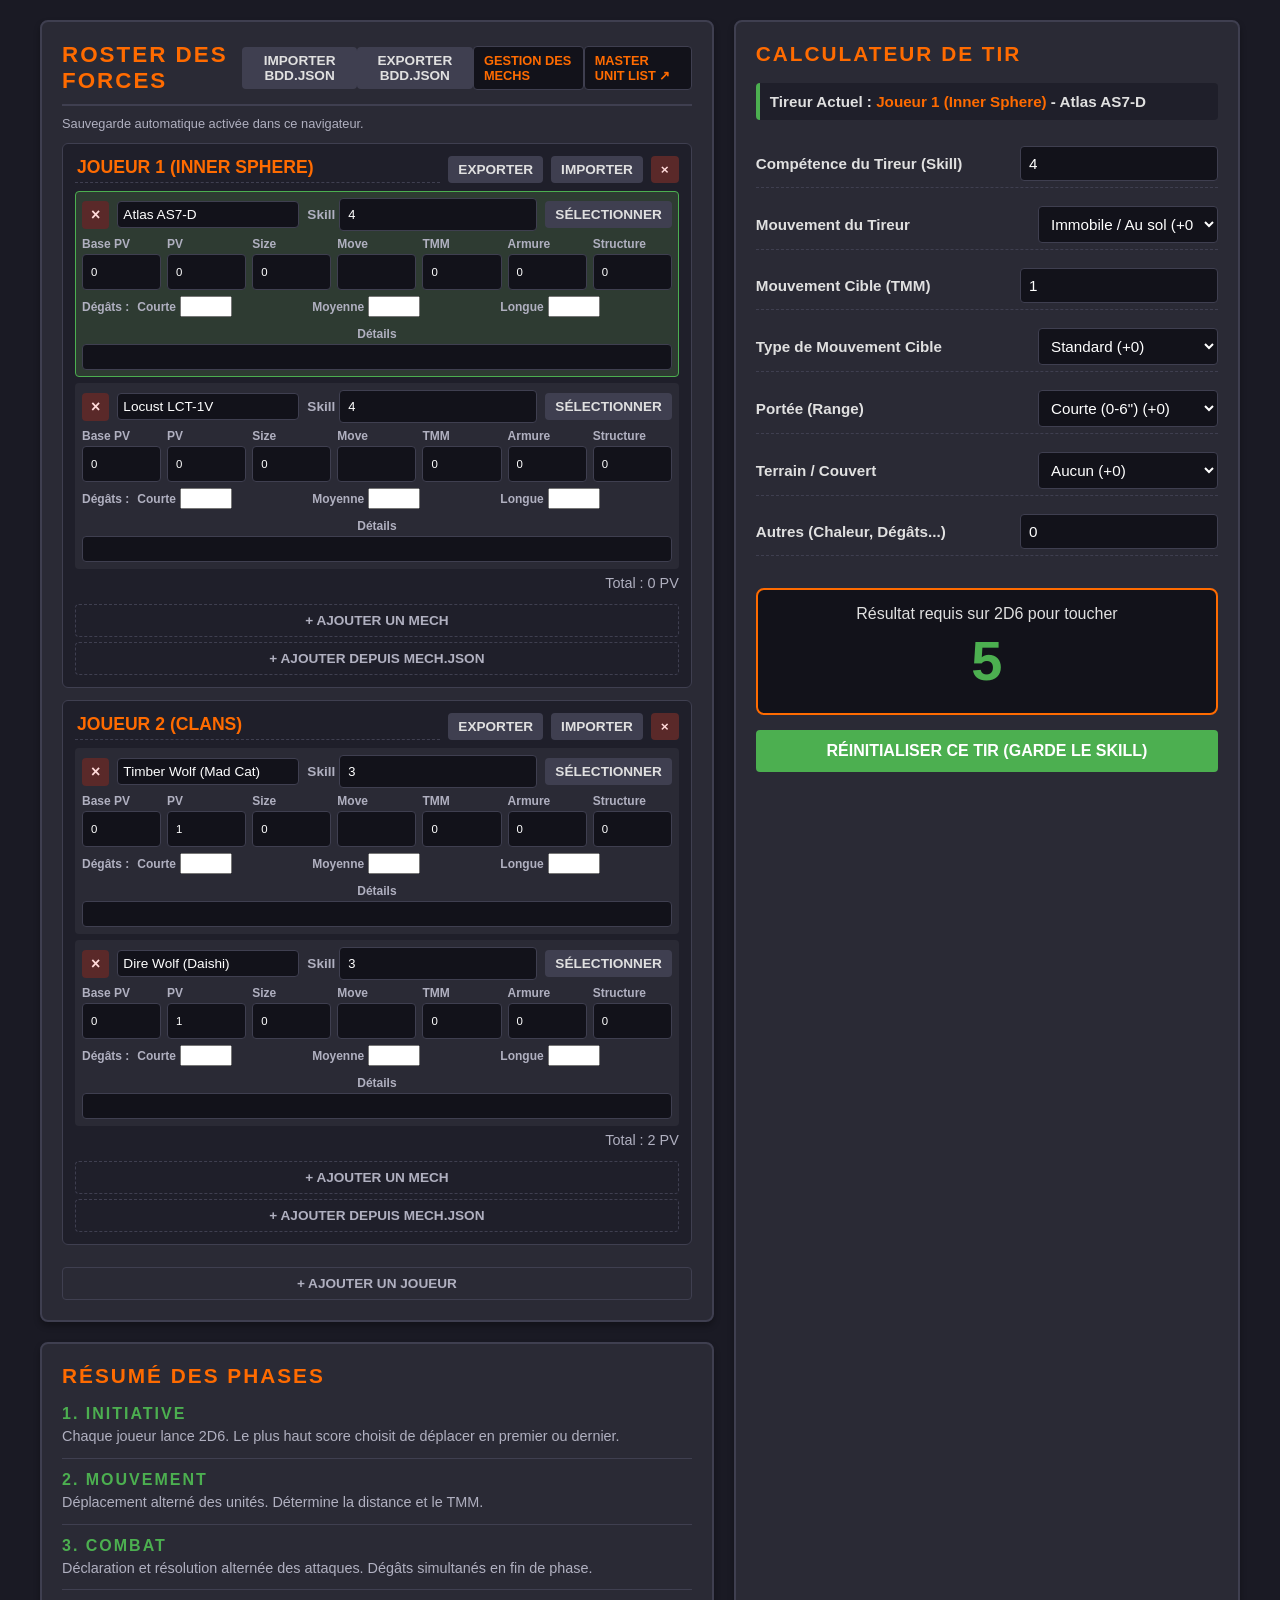
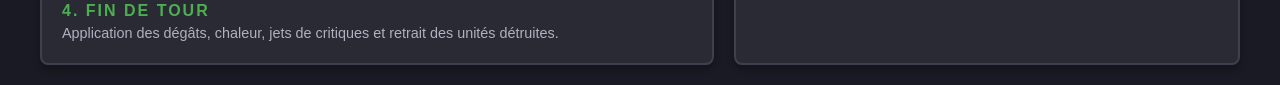
==== commit 6f74335b: "ajout gestion json pour lister les mechs" ====
--- a/index.html
+++ b/index.html
@@ -333,6 +333,40 @@
             background-color: rgba(255, 107, 0, 0.1);
         }
 
+        dialog {
+            width: min(440px, calc(100% - 32px));
+            padding: 20px;
+            border: 1px solid var(--border-color);
+            border-radius: 8px;
+            background: var(--panel-bg);
+            color: var(--text-main);
+        }
+
+        dialog::backdrop {
+            background: rgba(0, 0, 0, 0.65);
+        }
+
+        .catalog-dialog-form h2 {
+            margin-bottom: 16px;
+        }
+
+        .catalog-dialog-form select {
+            width: 100%;
+            margin-top: 6px;
+        }
+
+        .catalog-dialog-actions {
+            display: flex;
+            justify-content: flex-end;
+            gap: 8px;
+            margin-top: 16px;
+        }
+
+        .catalog-dialog-actions .primary {
+            width: auto;
+            margin-top: 0;
+        }
+
         /* --- Calculateur --- */
         .shooter-header {
             background-color: #1f1f2a;
@@ -429,12 +463,25 @@
                 <h1>Roster des Forces</h1>
                 <button onclick="document.getElementById('importDatabaseFile').click()">Importer bdd.json</button>
                 <button onclick="exportRosterDatabase()">Exporter bdd.json</button>
+                <a href="mech/gestionMech.html" class="mul-link">Gestion des mechs</a>
                 <a href="https://masterunitlist.battletech.com/force" target="_blank" class="mul-link">Master Unit List ↗</a>
             </div>
             <div class="roster-storage-status" id="rosterStorageStatus" role="status" aria-live="polite"></div>
             <div id="playersContainer"></div>
             <input type="file" id="importDatabaseFile" accept="application/json,.json" hidden onchange="importRosterDatabase(this.files[0]); this.value = '';">
             <input type="file" id="importRosterFile" accept="application/json,.json" hidden onchange="importPlayerFromFile(this.files[0], Number(this.dataset.playerId)); this.value = '';">
+            <input type="file" id="mechCatalogFile" accept="application/json,.json" hidden onchange="loadMechCatalogForPlayer(this.files[0], Number(this.dataset.playerId)); this.value = '';">
+            <dialog id="mechCatalogDialog">
+                <form method="dialog" class="catalog-dialog-form">
+                    <h2>Ajouter un mech du catalogue</h2>
+                    <label for="mechCatalogSelect">Mech</label>
+                    <select id="mechCatalogSelect"></select>
+                    <div class="catalog-dialog-actions">
+                        <button type="button" onclick="closeMechCatalogDialog()">Annuler</button>
+                        <button type="button" class="primary" onclick="addSelectedCatalogMech()">Ajouter</button>
+                    </div>
+                </form>
+            </dialog>
             <button class="add-btn" onclick="addPlayer()" style="border-style: solid; margin-top: 10px;">+ Ajouter un Joueur</button>
         </div>
 
@@ -537,6 +584,8 @@
     const ROSTER_STORAGE_KEY = 'alphastrike-roster';
     let nextPlayerId = 3;
     let nextMechId = 5;
+    let pendingCatalogPlayerId = null;
+    let pendingCatalogMechs = [];
     
     let players = [
         { 
@@ -777,6 +826,7 @@
                 </div>
                 <div class="roster-pv-total" id="player-pv-total-${player.id}">Total : ${player.mechs.reduce((total, mech) => total + (mech.pv ?? 0), 0)} PV</div>
                 <button class="add-btn" onclick="addMech(${player.id})">+ Ajouter un Mech</button>
+                <button class="add-btn" onclick="startMechCatalogImport(${player.id})">+ Ajouter depuis mech.json</button>
             `;
             container.appendChild(pDiv);
         });
@@ -904,6 +954,113 @@
             renderPlayers();
             saveRoster();
         }
+    }
+
+    function startMechCatalogImport(playerId) {
+        if (!players.some(player => player.id === playerId)) return;
+        const fileInput = document.getElementById('mechCatalogFile');
+        fileInput.dataset.playerId = playerId;
+        fileInput.click();
+    }
+
+    async function loadMechCatalogForPlayer(file, playerId) {
+        if (!file) return;
+
+        let contents;
+        try {
+            contents = await file.text();
+        } catch {
+            alert('Impossible de lire le fichier mech.json sélectionné.');
+            return;
+        }
+
+        let catalog;
+        try {
+            catalog = JSON.parse(contents);
+        } catch {
+            alert('Le fichier sélectionné ne contient pas un JSON valide.');
+            return;
+        }
+
+        if (
+            !catalog ||
+            typeof catalog !== 'object' ||
+            Array.isArray(catalog) ||
+            !Array.isArray(catalog.mechs) ||
+            catalog.mechs.length === 0 ||
+            !catalog.mechs.every(mech =>
+                mech &&
+                typeof mech === 'object' &&
+                !Array.isArray(mech) &&
+                typeof mech.name === 'string' &&
+                mech.alphaStrike &&
+                typeof mech.alphaStrike === 'object' &&
+                !Array.isArray(mech.alphaStrike)
+            )
+        ) {
+            alert('Le fichier doit contenir au moins un mech avec un nom et des données Alpha Strike.');
+            return;
+        }
+
+        if (!players.some(player => player.id === playerId)) {
+            alert('Le joueur sélectionné n’existe plus dans le roster.');
+            return;
+        }
+
+        pendingCatalogPlayerId = playerId;
+        pendingCatalogMechs = catalog.mechs;
+        const select = document.getElementById('mechCatalogSelect');
+        select.replaceChildren();
+        pendingCatalogMechs.forEach((mech, index) => {
+            const option = document.createElement('option');
+            option.value = String(index);
+            option.textContent = mech.name;
+            select.appendChild(option);
+        });
+        document.getElementById('mechCatalogDialog').showModal();
+    }
+
+    function closeMechCatalogDialog() {
+        document.getElementById('mechCatalogDialog').close();
+        pendingCatalogPlayerId = null;
+        pendingCatalogMechs = [];
+    }
+
+    function addSelectedCatalogMech() {
+        const player = players.find(item => item.id === pendingCatalogPlayerId);
+        const mechTemplate = pendingCatalogMechs[Number(document.getElementById('mechCatalogSelect').value)];
+        if (!player || !mechTemplate) {
+            alert('Sélectionnez un mech valide et un joueur existant.');
+            closeMechCatalogDialog();
+            return;
+        }
+
+        const stats = mechTemplate.alphaStrike;
+        const basePv = Number.isFinite(stats.pointValue) && stats.pointValue >= 0 ? stats.pointValue : 0;
+        const damage = stats.damage && typeof stats.damage === 'object' ? stats.damage : {};
+        const mech = {
+            id: nextMechId++,
+            name: mechTemplate.name,
+            skill: 4,
+            basePv,
+            pv: basePv,
+            size: Number.isFinite(stats.size) && stats.size >= 0 ? stats.size : 0,
+            move: stats.move === undefined || stats.move === null ? '' : String(stats.move),
+            tmm: Number.isFinite(stats.tmm) && stats.tmm >= 0 ? stats.tmm : 0,
+            armure: Number.isFinite(stats.armor) && stats.armor >= 0 ? stats.armor : 0,
+            structure: Number.isFinite(stats.structure) && stats.structure >= 0 ? stats.structure : 0,
+            damage: {
+                short: damage.short === undefined || damage.short === null ? '' : String(damage.short),
+                medium: damage.medium === undefined || damage.medium === null ? '' : String(damage.medium),
+                long: damage.long === undefined || damage.long === null ? '' : String(damage.long)
+            },
+            details: Array.isArray(stats.abilities) ? stats.abilities.join(', ') : ''
+        };
+        mech.pv = calculateMechPv(mech);
+        player.mechs.push(mech);
+        closeMechCatalogDialog();
+        renderPlayers();
+        saveRoster();
     }
 
     // Export JSON d'un joueur.
